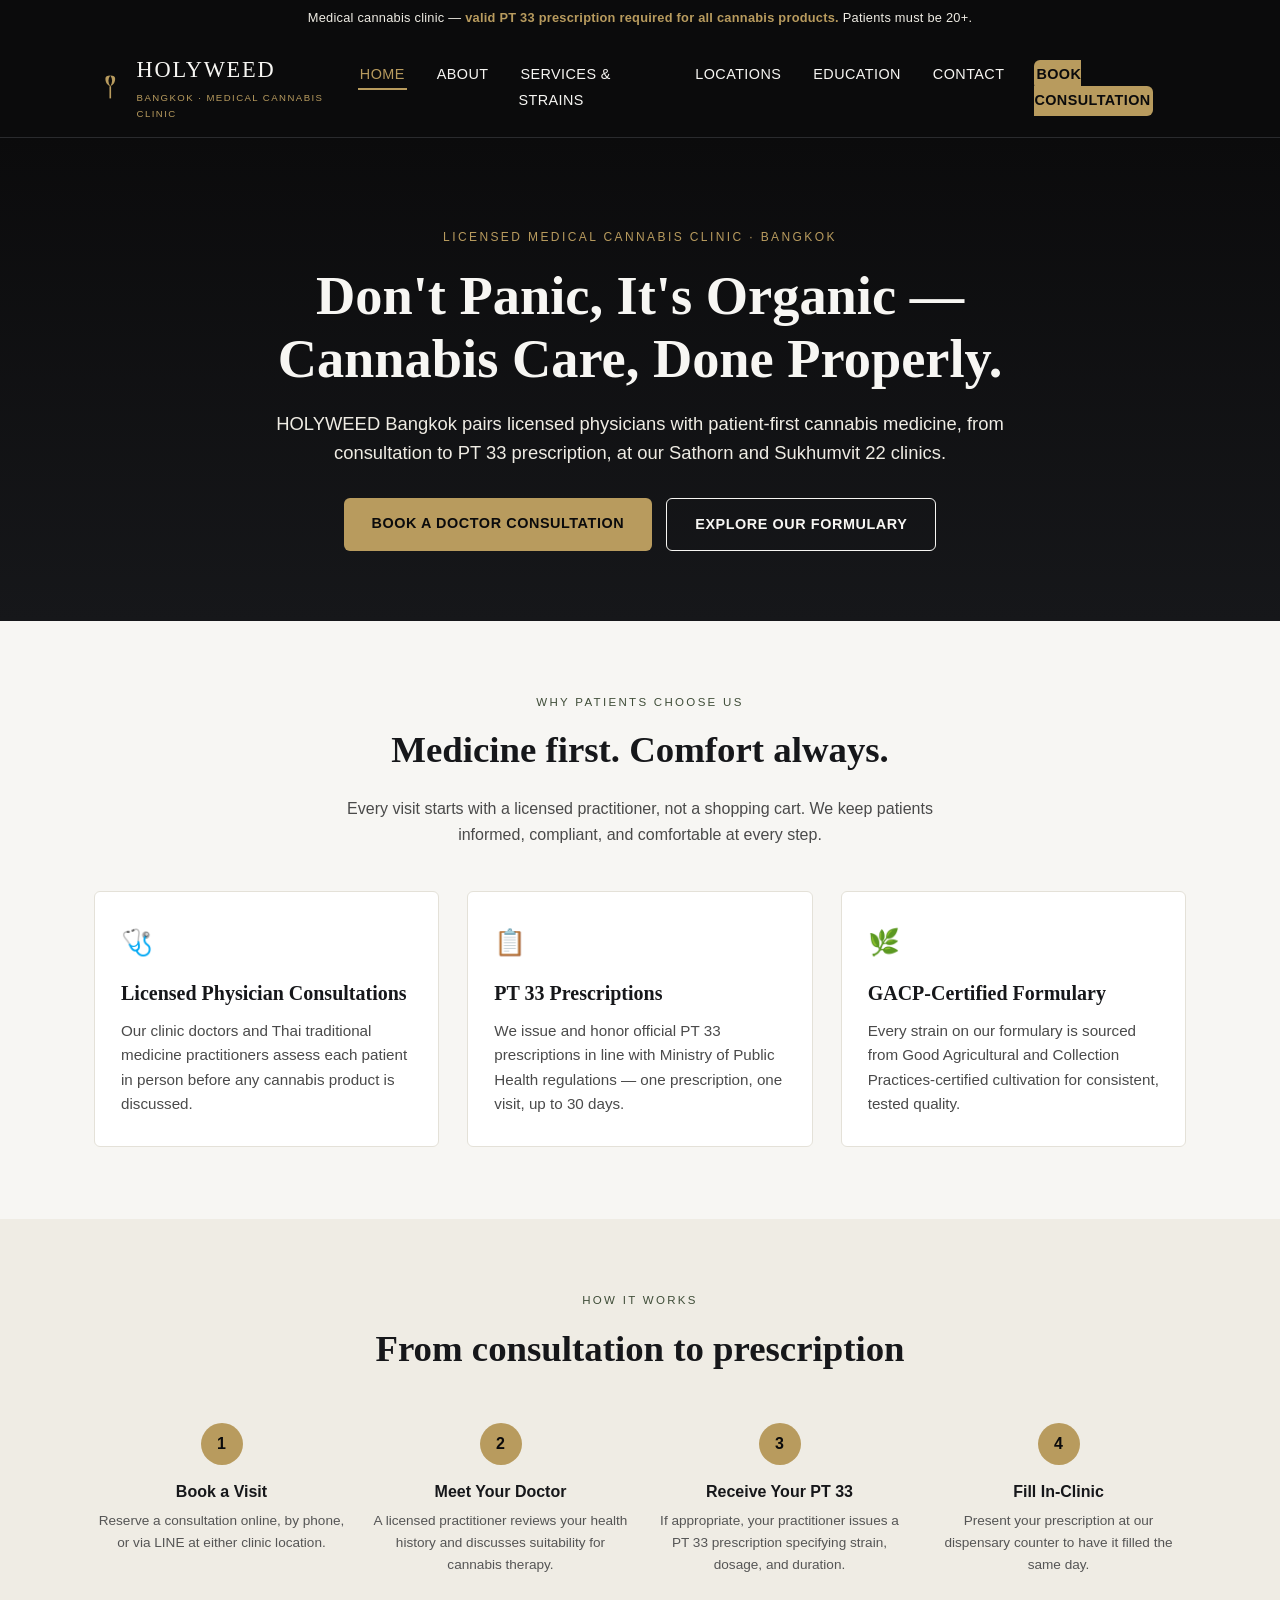
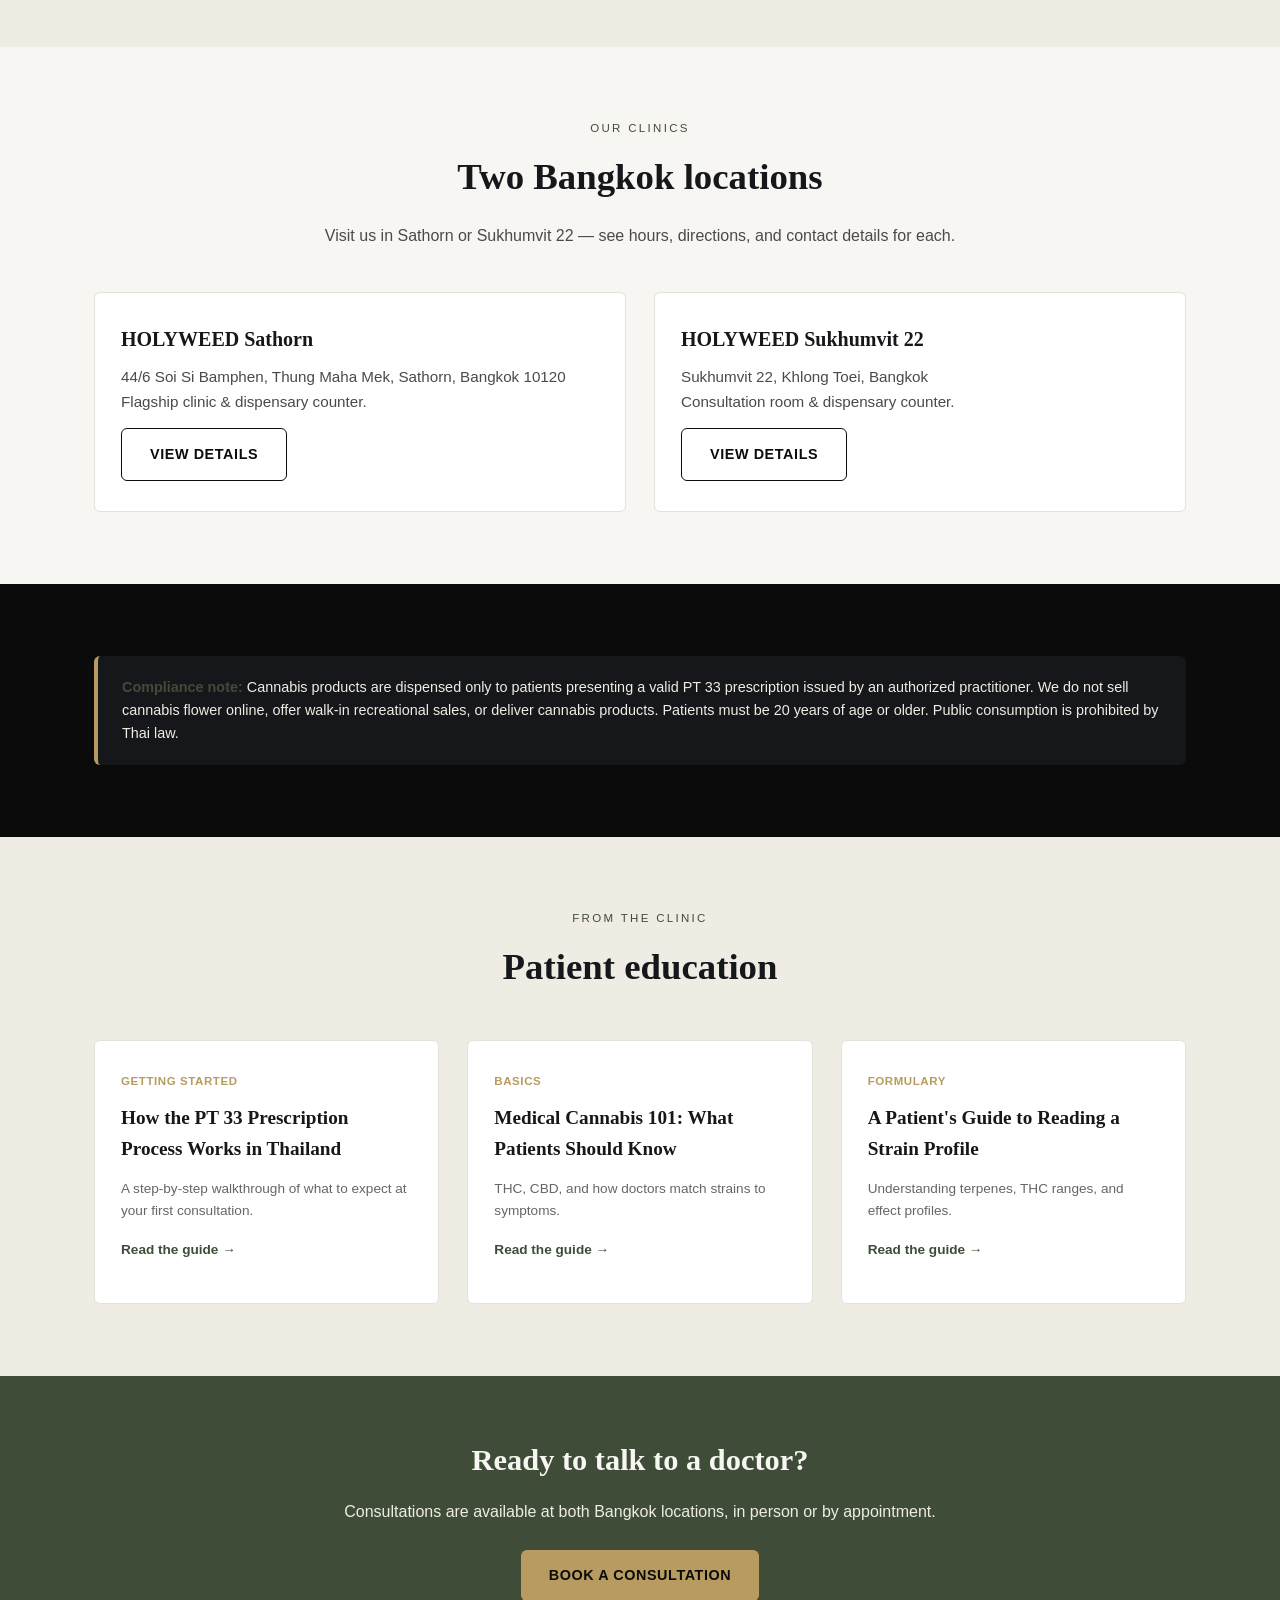
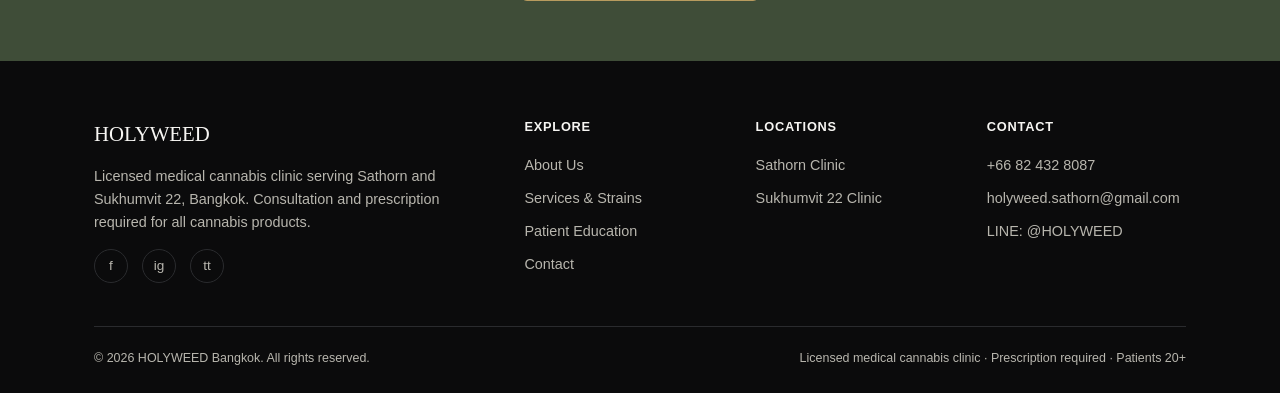
==== holyweed-bangkok-site/index.html @ e4337ba5 "Add files via upload" ====
<!DOCTYPE html>
<html lang="en">
<head>
<meta charset="UTF-8">
<meta name="viewport" content="width=device-width, initial-scale=1.0">
<title>HOLYWEED Bangkok | Licensed Medical Cannabis Clinic in Sathorn &amp; Sukhumvit</title>
<meta name="description" content="HOLYWEED Bangkok is a licensed medical cannabis clinic in Sathorn and Sukhumvit 22, offering doctor consultations, PT 33 prescriptions, and patient education. Prescription required.">
<link rel="canonical" href="https://www.holyweedbkk.com/">
<meta property="og:type" content="website">
<meta property="og:title" content="HOLYWEED Bangkok | Licensed Medical Cannabis Clinic">
<meta property="og:description" content="Doctor-led medical cannabis consultations and PT 33 prescriptions in Sathorn and Sukhumvit 22, Bangkok.">
<meta property="og:image" content="https://www.holyweedbkk.com/images/og-cover.jpg">
<meta property="og:url" content="https://www.holyweedbkk.com/">
<meta name="twitter:card" content="summary_large_image">
<link rel="icon" href="images/logo.svg" type="image/svg+xml">
<link rel="stylesheet" href="css/style.css">
<script type="application/ld+json">
{
  "@context": "https://schema.org",
  "@type": "MedicalClinic",
  "name": "HOLYWEED Bangkok",
  "url": "https://www.holyweedbkk.com/",
  "image": "https://www.holyweedbkk.com/images/og-cover.jpg",
  "medicalSpecialty": "Cannabis Medicine",
  "address": [
    {
      "@type": "PostalAddress",
      "streetAddress": "44/6 Soi Si Bamphen, Thung Maha Mek",
      "addressLocality": "Sathorn, Bangkok",
      "postalCode": "10120",
      "addressCountry": "TH"
    },
    {
      "@type": "PostalAddress",
      "streetAddress": "Sukhumvit 22",
      "addressLocality": "Khlong Toei, Bangkok",
      "addressCountry": "TH"
    }
  ],
  "telephone": "+66-82-432-8087"
}
</script>
</head>
<body>
<a class="skip-link" href="#main">Skip to content</a>

<div class="notice-bar">Medical cannabis clinic — <strong>valid PT 33 prescription required for all cannabis products.</strong> Patients must be 20+.</div>

<header class="site-header">
  <div class="nav-wrap">
    <a href="index.html" class="logo">
      <svg viewBox="0 0 40 40" width="34" height="34" aria-hidden="true"><path d="M20 6c-3 4-3 9 0 13-3-1-6-4-6-9 0-3 2-4 6-4zm0 0c3 4 3 9 0 13 3-1 6-4 6-9 0-3-2-4-6-4z" fill="#b89b5e"/><path d="M20 19v15" stroke="#b89b5e" stroke-width="2"/></svg>
      <span>HOLYWEED<span class="tagline">Bangkok · Medical Cannabis Clinic</span></span>
    </a>
    <button class="nav-toggle" aria-expanded="false" aria-label="Toggle navigation">☰ Menu</button>
    <nav class="main-nav" aria-label="Primary">
      <ul>
        <li><a href="index.html" aria-current="page">Home</a></li>
        <li><a href="about.html">About</a></li>
        <li><a href="services.html">Services &amp; Strains</a></li>
        <li><a href="locations.html">Locations</a></li>
        <li><a href="blog/index.html">Education</a></li>
        <li><a href="contact.html">Contact</a></li>
        <li><a href="contact.html#book" class="nav-cta">Book Consultation</a></li>
      </ul>
    </nav>
  </div>
</header>

<main id="main">

  <section class="hero">
    <div class="hero-inner">
      <span class="eyebrow">Licensed Medical Cannabis Clinic · Bangkok</span>
      <h1>Don't Panic, It's Organic — Cannabis Care, Done Properly.</h1>
      <p class="lede">HOLYWEED Bangkok pairs licensed physicians with patient-first cannabis medicine, from consultation to PT 33 prescription, at our Sathorn and Sukhumvit 22 clinics.</p>
      <div class="button-row">
        <a href="contact.html#book" class="btn btn-primary">Book a Doctor Consultation</a>
        <a href="services.html" class="btn btn-outline">Explore Our Formulary</a>
      </div>
    </div>
  </section>

  <section>
    <div class="container">
      <div class="section-head">
        <span class="eyebrow">Why Patients Choose Us</span>
        <h2>Medicine first. Comfort always.</h2>
        <p>Every visit starts with a licensed practitioner, not a shopping cart. We keep patients informed, compliant, and comfortable at every step.</p>
      </div>
      <div class="grid grid-3">
        <div class="card">
          <span class="icon">🩺</span>
          <h3>Licensed Physician Consultations</h3>
          <p>Our clinic doctors and Thai traditional medicine practitioners assess each patient in person before any cannabis product is discussed.</p>
        </div>
        <div class="card">
          <span class="icon">📋</span>
          <h3>PT 33 Prescriptions</h3>
          <p>We issue and honor official PT 33 prescriptions in line with Ministry of Public Health regulations — one prescription, one visit, up to 30 days.</p>
        </div>
        <div class="card">
          <span class="icon">🌿</span>
          <h3>GACP-Certified Formulary</h3>
          <p>Every strain on our formulary is sourced from Good Agricultural and Collection Practices-certified cultivation for consistent, tested quality.</p>
        </div>
      </div>
    </div>
  </section>

  <section class="section-alt">
    <div class="container">
      <div class="section-head">
        <span class="eyebrow">How It Works</span>
        <h2>From consultation to prescription</h2>
      </div>
      <div class="steps">
        <div class="step">
          <h4>Book a Visit</h4>
          <p>Reserve a consultation online, by phone, or via LINE at either clinic location.</p>
        </div>
        <div class="step">
          <h4>Meet Your Doctor</h4>
          <p>A licensed practitioner reviews your health history and discusses suitability for cannabis therapy.</p>
        </div>
        <div class="step">
          <h4>Receive Your PT 33</h4>
          <p>If appropriate, your practitioner issues a PT 33 prescription specifying strain, dosage, and duration.</p>
        </div>
        <div class="step">
          <h4>Fill In-Clinic</h4>
          <p>Present your prescription at our dispensary counter to have it filled the same day.</p>
        </div>
      </div>
    </div>
  </section>

  <section>
    <div class="container">
      <div class="section-head">
        <span class="eyebrow">Our Clinics</span>
        <h2>Two Bangkok locations</h2>
        <p>Visit us in Sathorn or Sukhumvit 22 — see hours, directions, and contact details for each.</p>
      </div>
      <div class="grid grid-2">
        <div class="card">
          <h3>HOLYWEED Sathorn</h3>
          <p>44/6 Soi Si Bamphen, Thung Maha Mek, Sathorn, Bangkok 10120<br>Flagship clinic &amp; dispensary counter.</p>
          <p style="margin-top:14px;"><a href="locations.html" class="btn btn-outline-dark">View Details</a></p>
        </div>
        <div class="card">
          <h3>HOLYWEED Sukhumvit 22</h3>
          <p>Sukhumvit 22, Khlong Toei, Bangkok<br>Consultation room &amp; dispensary counter.</p>
          <p style="margin-top:14px;"><a href="locations.html" class="btn btn-outline-dark">View Details</a></p>
        </div>
      </div>
    </div>
  </section>

  <section class="section-dark">
    <div class="container">
      <div class="disclaimer disclaimer-dark">
        <strong>Compliance note:</strong> Cannabis products are dispensed only to patients presenting a valid PT 33 prescription issued by an authorized practitioner. We do not sell cannabis flower online, offer walk-in recreational sales, or deliver cannabis products. Patients must be 20 years of age or older. Public consumption is prohibited by Thai law.
      </div>
    </div>
  </section>

  <section class="section-alt">
    <div class="container">
      <div class="section-head">
        <span class="eyebrow">From the Clinic</span>
        <h2>Patient education</h2>
      </div>
      <div class="grid grid-3">
        <div class="post-card">
          <span class="post-cat">Getting Started</span>
          <h3>How the PT 33 Prescription Process Works in Thailand</h3>
          <p class="small">A step-by-step walkthrough of what to expect at your first consultation.</p>
          <p style="margin-top:14px;"><a class="read-more" href="blog/pt33-prescription-guide.html">Read the guide →</a></p>
        </div>
        <div class="post-card">
          <span class="post-cat">Basics</span>
          <h3>Medical Cannabis 101: What Patients Should Know</h3>
          <p class="small">THC, CBD, and how doctors match strains to symptoms.</p>
          <p style="margin-top:14px;"><a class="read-more" href="blog/medical-cannabis-basics.html">Read the guide →</a></p>
        </div>
        <div class="post-card">
          <span class="post-cat">Formulary</span>
          <h3>A Patient's Guide to Reading a Strain Profile</h3>
          <p class="small">Understanding terpenes, THC ranges, and effect profiles.</p>
          <p style="margin-top:14px;"><a class="read-more" href="blog/strain-guide.html">Read the guide →</a></p>
        </div>
      </div>
    </div>
  </section>

  <section class="cta-band">
    <h2>Ready to talk to a doctor?</h2>
    <p>Consultations are available at both Bangkok locations, in person or by appointment.</p>
    <a href="contact.html#book" class="btn btn-primary">Book a Consultation</a>
  </section>

</main>

<footer class="site-footer">
  <div class="container">
    <div class="footer-grid">
      <div>
        <div class="footer-logo">HOLYWEED</div>
        <p>Licensed medical cannabis clinic serving Sathorn and Sukhumvit 22, Bangkok. Consultation and prescription required for all cannabis products.</p>
        <div class="social-row">
          <a href="https://www.facebook.com" aria-label="Facebook" rel="noopener" target="_blank">f</a>
          <a href="https://www.instagram.com/holyw33d_rooftop" aria-label="Instagram" rel="noopener" target="_blank">ig</a>
          <a href="https://www.tiktok.com/@holyweedrooftop" aria-label="TikTok" rel="noopener" target="_blank">tt</a>
        </div>
      </div>
      <div>
        <h4>Explore</h4>
        <ul>
          <li><a href="about.html">About Us</a></li>
          <li><a href="services.html">Services &amp; Strains</a></li>
          <li><a href="blog/index.html">Patient Education</a></li>
          <li><a href="contact.html">Contact</a></li>
        </ul>
      </div>
      <div>
        <h4>Locations</h4>
        <ul>
          <li><a href="locations.html">Sathorn Clinic</a></li>
          <li><a href="locations.html">Sukhumvit 22 Clinic</a></li>
        </ul>
      </div>
      <div>
        <h4>Contact</h4>
        <ul>
          <li>+66 82 432 8087</li>
          <li>holyweed.sathorn@gmail.com</li>
          <li>LINE: @HOLYWEED</li>
        </ul>
      </div>
    </div>
    <div class="footer-bottom">
      <span>&copy; <span data-year></span> HOLYWEED Bangkok. All rights reserved.</span>
      <span>Licensed medical cannabis clinic · Prescription required · Patients 20+</span>
    </div>
  </div>
</footer>

<script src="js/main.js"></script>
</body>
</html>
---- holyweed-bangkok-site/css/style.css ----
/* =========================================================
   HOLYWEED Bangkok — Shared Stylesheet
   Licensed medical cannabis clinic — Bangkok, Thailand
   ========================================================= */

:root {
  --black: #0b0b0c;
  --near-black: #16171a;
  --charcoal: #232427;
  --off-white: #f7f6f3;
  --cream: #efece4;
  --sage: #5c6f52;
  --sage-dark: #3f4d38;
  --gold: #b89b5e;
  --line: #2a2b2e;
  --max-width: 1140px;
  --radius: 6px;
  --font-serif: Georgia, 'Iowan Old Style', 'Palatino Linotype', serif;
  --font-sans: -apple-system, BlinkMacSystemFont, 'Segoe UI', Roboto, Helvetica, Arial, sans-serif;
}

* { box-sizing: border-box; }
html { scroll-behavior: smooth; }

body {
  margin: 0;
  font-family: var(--font-sans);
  background: var(--off-white);
  color: var(--near-black);
  line-height: 1.6;
  -webkit-font-smoothing: antialiased;
}

img { max-width: 100%; display: block; }
a { color: inherit; text-decoration: none; }
ul { list-style: none; margin: 0; padding: 0; }

.container {
  max-width: var(--max-width);
  margin: 0 auto;
  padding: 0 24px;
}

/* ---------- Skip link (a11y) ---------- */
.skip-link {
  position: absolute;
  left: -9999px;
  top: 0;
  background: var(--gold);
  color: var(--black);
  padding: 10px 16px;
  z-index: 999;
}
.skip-link:focus { left: 12px; top: 12px; }

/* ---------- Top notice bar ---------- */
.notice-bar {
  background: var(--black);
  color: var(--cream);
  font-size: 0.8rem;
  text-align: center;
  padding: 8px 16px;
  letter-spacing: 0.02em;
}
.notice-bar strong { color: var(--gold); }

/* ---------- Header ---------- */
header.site-header {
  background: var(--black);
  color: var(--off-white);
  position: sticky;
  top: 0;
  z-index: 100;
  border-bottom: 1px solid var(--line);
}
.nav-wrap {
  display: flex;
  align-items: center;
  justify-content: space-between;
  padding: 16px 24px;
  max-width: var(--max-width);
  margin: 0 auto;
}
.logo {
  display: flex;
  align-items: center;
  gap: 10px;
  font-family: var(--font-serif);
  font-size: 1.4rem;
  letter-spacing: 0.08em;
  color: var(--off-white);
}
.logo svg { height: 34px; width: auto; }
.logo .tagline {
  display: block;
  font-family: var(--font-sans);
  font-size: 0.6rem;
  letter-spacing: 0.15em;
  color: var(--gold);
  text-transform: uppercase;
  margin-top: 2px;
}

nav.main-nav ul {
  display: flex;
  gap: 28px;
}
nav.main-nav a {
  font-size: 0.9rem;
  letter-spacing: 0.03em;
  text-transform: uppercase;
  padding: 6px 2px;
  border-bottom: 2px solid transparent;
  transition: border-color 0.2s ease, color 0.2s ease;
}
nav.main-nav a:hover,
nav.main-nav a[aria-current="page"] {
  border-color: var(--gold);
  color: var(--gold);
}

.nav-cta {
  background: var(--gold);
  color: var(--black) !important;
  padding: 10px 18px;
  border-radius: var(--radius);
  font-weight: 600;
  font-size: 0.85rem;
  text-transform: uppercase;
  letter-spacing: 0.03em;
}
.nav-cta:hover { background: #cbb27a; }

.nav-toggle {
  display: none;
  background: none;
  border: 1px solid var(--line);
  color: var(--off-white);
  padding: 8px 10px;
  border-radius: var(--radius);
  font-size: 1rem;
}

@media (max-width: 860px) {
  nav.main-nav { display: none; width: 100%; }
  nav.main-nav.open { display: block; }
  nav.main-nav ul { flex-direction: column; gap: 0; padding: 12px 0; }
  nav.main-nav a { display: block; padding: 12px 0; border-bottom: 1px solid var(--line); }
  .nav-wrap { flex-wrap: wrap; }
  .nav-toggle { display: block; }
  .nav-cta { margin-top: 10px; display: inline-block; }
}

/* ---------- Hero ---------- */
.hero {
  background: linear-gradient(180deg, var(--black) 0%, var(--near-black) 100%);
  color: var(--off-white);
  padding: 90px 24px 70px;
  text-align: center;
}
.hero-inner { max-width: 780px; margin: 0 auto; }
.hero h1 {
  font-family: var(--font-serif);
  font-size: clamp(2.2rem, 5vw, 3.4rem);
  margin: 0 0 16px;
  line-height: 1.15;
}
.hero .lede {
  font-size: 1.15rem;
  color: var(--cream);
  margin-bottom: 30px;
}
.hero .eyebrow {
  text-transform: uppercase;
  letter-spacing: 0.2em;
  font-size: 0.75rem;
  color: var(--gold);
  margin-bottom: 18px;
  display: block;
}
.button-row { display: flex; gap: 14px; justify-content: center; flex-wrap: wrap; }

.btn {
  display: inline-block;
  padding: 14px 28px;
  border-radius: var(--radius);
  font-size: 0.9rem;
  text-transform: uppercase;
  letter-spacing: 0.04em;
  font-weight: 600;
  transition: transform 0.15s ease, background 0.2s ease;
}
.btn-primary { background: var(--gold); color: var(--black); }
.btn-primary:hover { background: #cbb27a; transform: translateY(-1px); }
.btn-outline { background: transparent; color: var(--off-white); border: 1px solid var(--off-white); }
.btn-outline:hover { background: rgba(255,255,255,0.08); }
.btn-outline-dark { background: transparent; color: var(--black); border: 1px solid var(--black); }
.btn-outline-dark:hover { background: rgba(0,0,0,0.06); }

/* ---------- Sections ---------- */
section { padding: 72px 0; }
.section-alt { background: var(--cream); }
.section-dark { background: var(--black); color: var(--off-white); }

.section-head { text-align: center; max-width: 640px; margin: 0 auto 44px; }
.section-head .eyebrow {
  text-transform: uppercase;
  letter-spacing: 0.2em;
  font-size: 0.72rem;
  color: var(--sage-dark);
  display: block;
  margin-bottom: 10px;
}
.section-dark .section-head .eyebrow { color: var(--gold); }
.section-head h2 {
  font-family: var(--font-serif);
  font-size: clamp(1.7rem, 3.5vw, 2.3rem);
  margin: 0 0 12px;
}
.section-head p { color: #4a4a4a; }
.section-dark .section-head p { color: var(--cream); }

/* ---------- Grid / cards ---------- */
.grid {
  display: grid;
  gap: 28px;
}
.grid-3 { grid-template-columns: repeat(3, 1fr); }
.grid-2 { grid-template-columns: repeat(2, 1fr); }
@media (max-width: 860px) {
  .grid-3, .grid-2 { grid-template-columns: 1fr; }
}

.card {
  background: #fff;
  border: 1px solid #e4e1d8;
  border-radius: var(--radius);
  padding: 30px 26px;
}
.card h3 { font-family: var(--font-serif); font-size: 1.25rem; margin: 0 0 10px; }
.card p { color: #4a4a4a; font-size: 0.95rem; margin: 0; }
.card .icon { font-size: 1.6rem; margin-bottom: 14px; display: block; }

/* ---------- Strain / product cards ---------- */
.strain-card {
  background: #fff;
  border: 1px solid #e4e1d8;
  border-radius: var(--radius);
  overflow: hidden;
}
.strain-card .strain-media {
  background: var(--sage-dark);
  color: var(--off-white);
  padding: 40px 20px;
  text-align: center;
  font-family: var(--font-serif);
  font-size: 1.1rem;
}
.strain-card .strain-body { padding: 22px 24px; }
.strain-card h3 { font-family: var(--font-serif); margin: 0 0 8px; font-size: 1.15rem; }
.strain-tags { display: flex; gap: 8px; flex-wrap: wrap; margin: 10px 0 12px; }
.tag {
  font-size: 0.7rem;
  text-transform: uppercase;
  letter-spacing: 0.04em;
  background: var(--cream);
  color: var(--sage-dark);
  padding: 4px 10px;
  border-radius: 999px;
}
.strain-note {
  font-size: 0.82rem;
  color: #6b6b6b;
  border-top: 1px dashed #ddd;
  margin-top: 14px;
  padding-top: 12px;
}

/* ---------- Compliance / disclaimer boxes ---------- */
.disclaimer {
  background: var(--cream);
  border-left: 4px solid var(--gold);
  padding: 20px 24px;
  border-radius: var(--radius);
  font-size: 0.9rem;
  color: #333;
}
.disclaimer strong { color: var(--sage-dark); }
.disclaimer-dark {
  background: var(--near-black);
  border-left: 4px solid var(--gold);
  color: var(--cream);
}

/* ---------- Steps ---------- */
.steps {
  counter-reset: step;
  display: grid;
  gap: 24px;
  grid-template-columns: repeat(4, 1fr);
}
@media (max-width: 860px) { .steps { grid-template-columns: 1fr 1fr; } }
@media (max-width: 560px) { .steps { grid-template-columns: 1fr; } }
.step { text-align: center; }
.step::before {
  counter-increment: step;
  content: counter(step);
  display: inline-flex;
  align-items: center;
  justify-content: center;
  width: 42px;
  height: 42px;
  border-radius: 50%;
  background: var(--gold);
  color: var(--black);
  font-weight: 700;
  margin-bottom: 14px;
}
.step h4 { margin: 0 0 6px; font-size: 1rem; }
.step p { font-size: 0.85rem; color: #555; margin: 0; }

/* ---------- Location cards ---------- */
.location-card {
  background: #fff;
  border: 1px solid #e4e1d8;
  border-radius: var(--radius);
  overflow: hidden;
  margin-bottom: 32px;
}
.location-card .map-embed { width: 100%; height: 320px; border: 0; display: block; }
.location-card .location-body { padding: 28px; }
.location-card h3 { font-family: var(--font-serif); font-size: 1.4rem; margin: 0 0 6px; }
.location-meta {
  display: grid;
  grid-template-columns: repeat(2, 1fr);
  gap: 12px 24px;
  margin: 18px 0;
}
@media (max-width: 600px) { .location-meta { grid-template-columns: 1fr; } }
.location-meta dt {
  font-size: 0.7rem;
  text-transform: uppercase;
  letter-spacing: 0.05em;
  color: var(--sage-dark);
  margin-bottom: 3px;
}
.location-meta dd { margin: 0; font-size: 0.95rem; }

/* ---------- Team ---------- */
.team-card { text-align: center; }
.avatar {
  width: 96px; height: 96px; border-radius: 50%;
  background: var(--sage-dark); color: var(--off-white);
  display: flex; align-items: center; justify-content: center;
  font-family: var(--font-serif); font-size: 1.6rem;
  margin: 0 auto 16px;
}

/* ---------- Blog ---------- */
.post-card {
  background: #fff;
  border: 1px solid #e4e1d8;
  border-radius: var(--radius);
  padding: 26px;
}
.post-card .post-cat {
  font-size: 0.72rem;
  text-transform: uppercase;
  letter-spacing: 0.05em;
  color: var(--gold);
  font-weight: 700;
}
.post-card h3 { font-family: var(--font-serif); margin: 10px 0; font-size: 1.2rem; }
.post-card .post-meta { font-size: 0.8rem; color: #777; margin-top: 12px; }
.post-card a.read-more { color: var(--sage-dark); font-weight: 600; font-size: 0.85rem; }

article.post-content {
  max-width: 760px;
  margin: 0 auto;
  padding: 60px 24px 90px;
}
article.post-content h1 { font-family: var(--font-serif); font-size: 2.1rem; margin-bottom: 8px; }
article.post-content .post-meta { color: #777; font-size: 0.85rem; margin-bottom: 34px; }
article.post-content h2 { font-family: var(--font-serif); font-size: 1.4rem; margin-top: 36px; }
article.post-content p { color: #333; margin-bottom: 18px; }
article.post-content ul { list-style: disc; padding-left: 22px; margin-bottom: 18px; }
article.post-content li { margin-bottom: 8px; color: #333; }

/* ---------- FAQ ---------- */
.faq-item {
  border-bottom: 1px solid #e0ddd3;
  padding: 18px 0;
}
.faq-item summary {
  cursor: pointer;
  font-weight: 600;
  font-size: 1rem;
  list-style: none;
  display: flex;
  justify-content: space-between;
  align-items: center;
}
.faq-item summary::-webkit-details-marker { display: none; }
.faq-item summary::after { content: '+'; font-size: 1.3rem; color: var(--gold); }
.faq-item[open] summary::after { content: '\2212'; }
.faq-item p { margin: 12px 0 0; color: #4a4a4a; }

/* ---------- Form ---------- */
form.contact-form { display: grid; gap: 16px; }
form.contact-form label { font-size: 0.85rem; font-weight: 600; margin-bottom: 6px; display: block; }
form.contact-form input,
form.contact-form select,
form.contact-form textarea {
  width: 100%;
  padding: 12px 14px;
  border: 1px solid #d8d5cb;
  border-radius: var(--radius);
  font-family: inherit;
  font-size: 0.95rem;
  background: #fff;
}
form.contact-form textarea { resize: vertical; min-height: 120px; }
.form-row-2 { display: grid; grid-template-columns: 1fr 1fr; gap: 16px; }
@media (max-width: 600px) { .form-row-2 { grid-template-columns: 1fr; } }
.form-note { font-size: 0.8rem; color: #777; }
#form-status { font-size: 0.9rem; margin-top: 10px; }

/* ---------- CTA band ---------- */
.cta-band {
  background: var(--sage-dark);
  color: var(--off-white);
  text-align: center;
  padding: 60px 24px;
}
.cta-band h2 { font-family: var(--font-serif); font-size: 1.9rem; margin: 0 0 14px; }
.cta-band p { margin: 0 0 26px; color: var(--cream); }

/* ---------- Footer ---------- */
footer.site-footer {
  background: var(--black);
  color: #b8b6ae;
  padding: 56px 0 24px;
  font-size: 0.9rem;
}
.footer-grid {
  display: grid;
  grid-template-columns: 2fr 1fr 1fr 1fr;
  gap: 32px;
  margin-bottom: 40px;
}
@media (max-width: 760px) { .footer-grid { grid-template-columns: 1fr 1fr; } }
.footer-grid h4 {
  color: var(--off-white);
  font-size: 0.8rem;
  text-transform: uppercase;
  letter-spacing: 0.06em;
  margin: 0 0 16px;
}
.footer-grid li { margin-bottom: 10px; }
.footer-grid a:hover { color: var(--gold); }
.footer-logo { font-family: var(--font-serif); color: var(--off-white); font-size: 1.3rem; margin-bottom: 10px; }
.footer-bottom {
  border-top: 1px solid var(--line);
  padding-top: 22px;
  display: flex;
  justify-content: space-between;
  flex-wrap: wrap;
  gap: 12px;
  font-size: 0.78rem;
}
.social-row { display: flex; gap: 14px; margin-top: 10px; }
.social-row a {
  border: 1px solid var(--line);
  border-radius: 50%;
  width: 34px; height: 34px;
  display: flex; align-items: center; justify-content: center;
  font-size: 0.85rem;
}
.social-row a:hover { border-color: var(--gold); color: var(--gold); }

/* ---------- Breadcrumb ---------- */
.breadcrumb {
  font-size: 0.8rem;
  color: #777;
  padding: 18px 0;
}
.breadcrumb a { color: var(--sage-dark); }

/* ---------- Utility ---------- */
.text-center { text-align: center; }
.mt-0 { margin-top: 0; }
.small { font-size: 0.85rem; color: #666; }
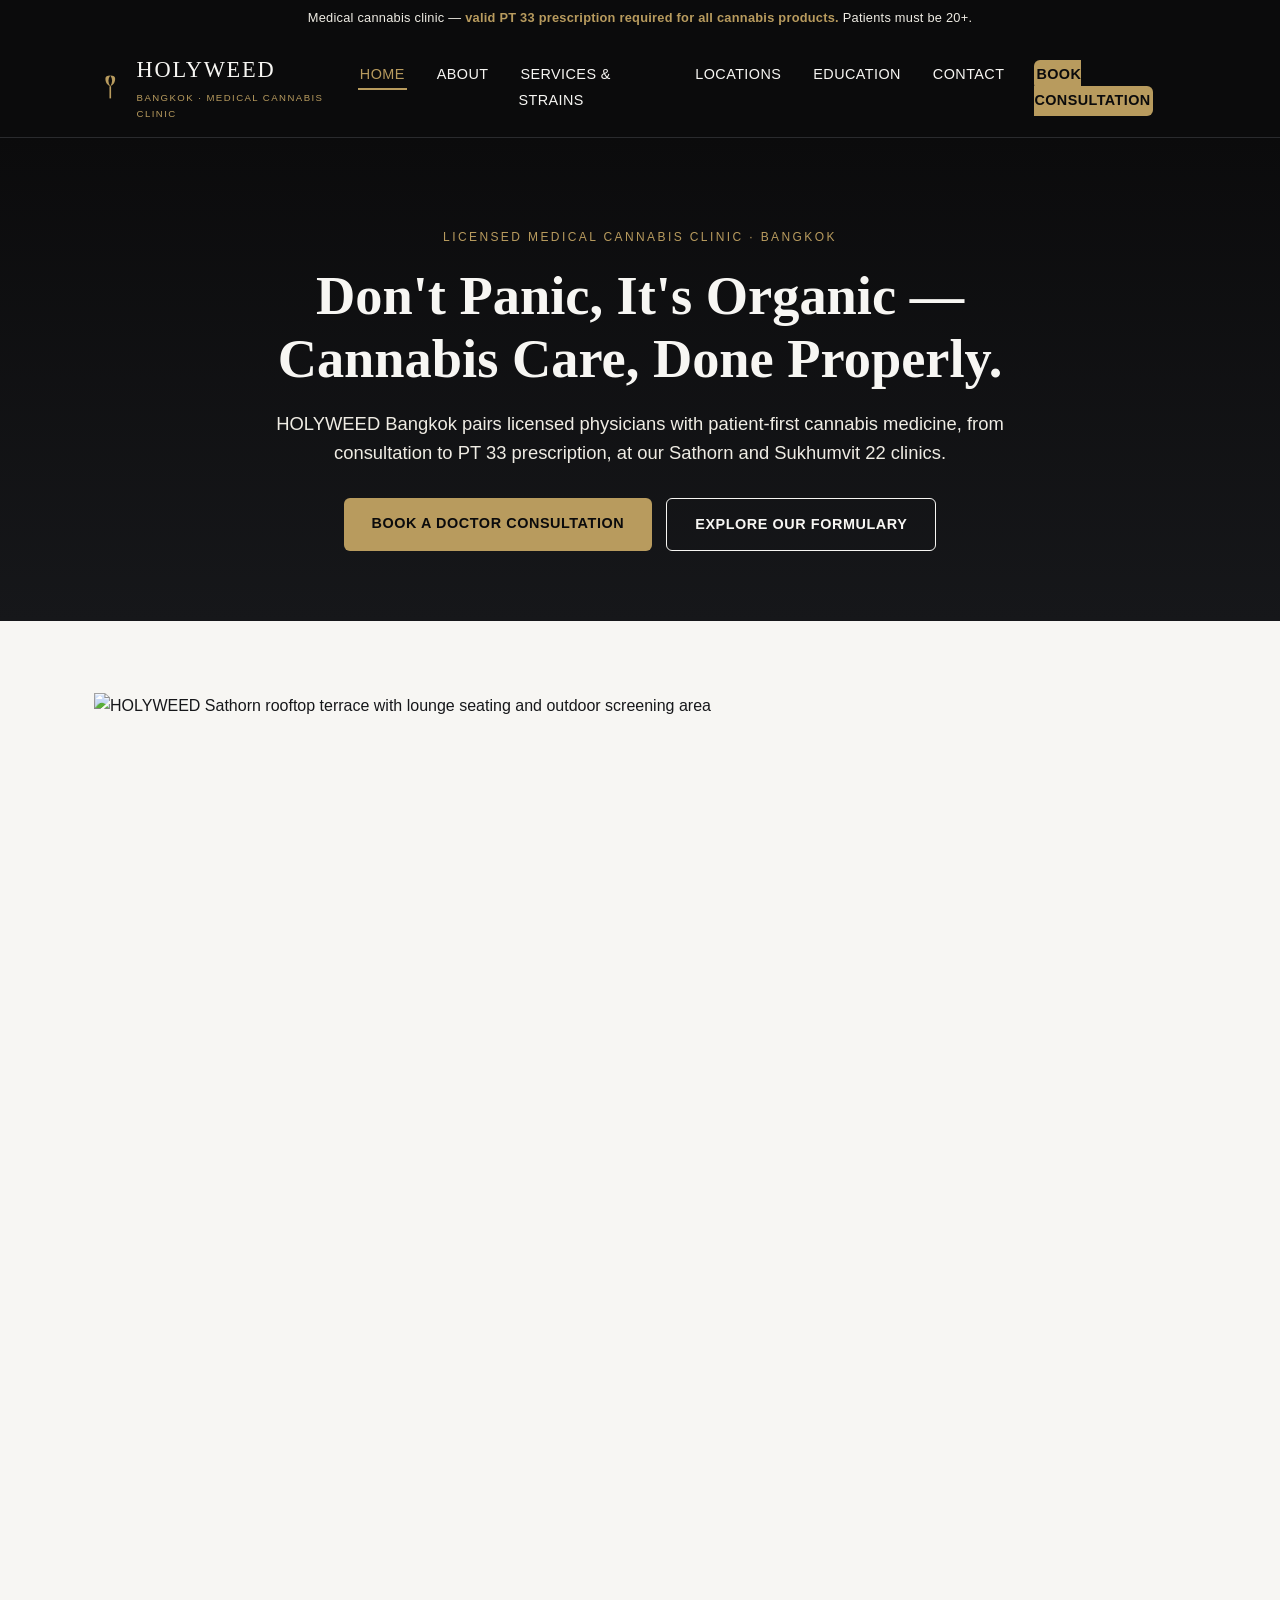
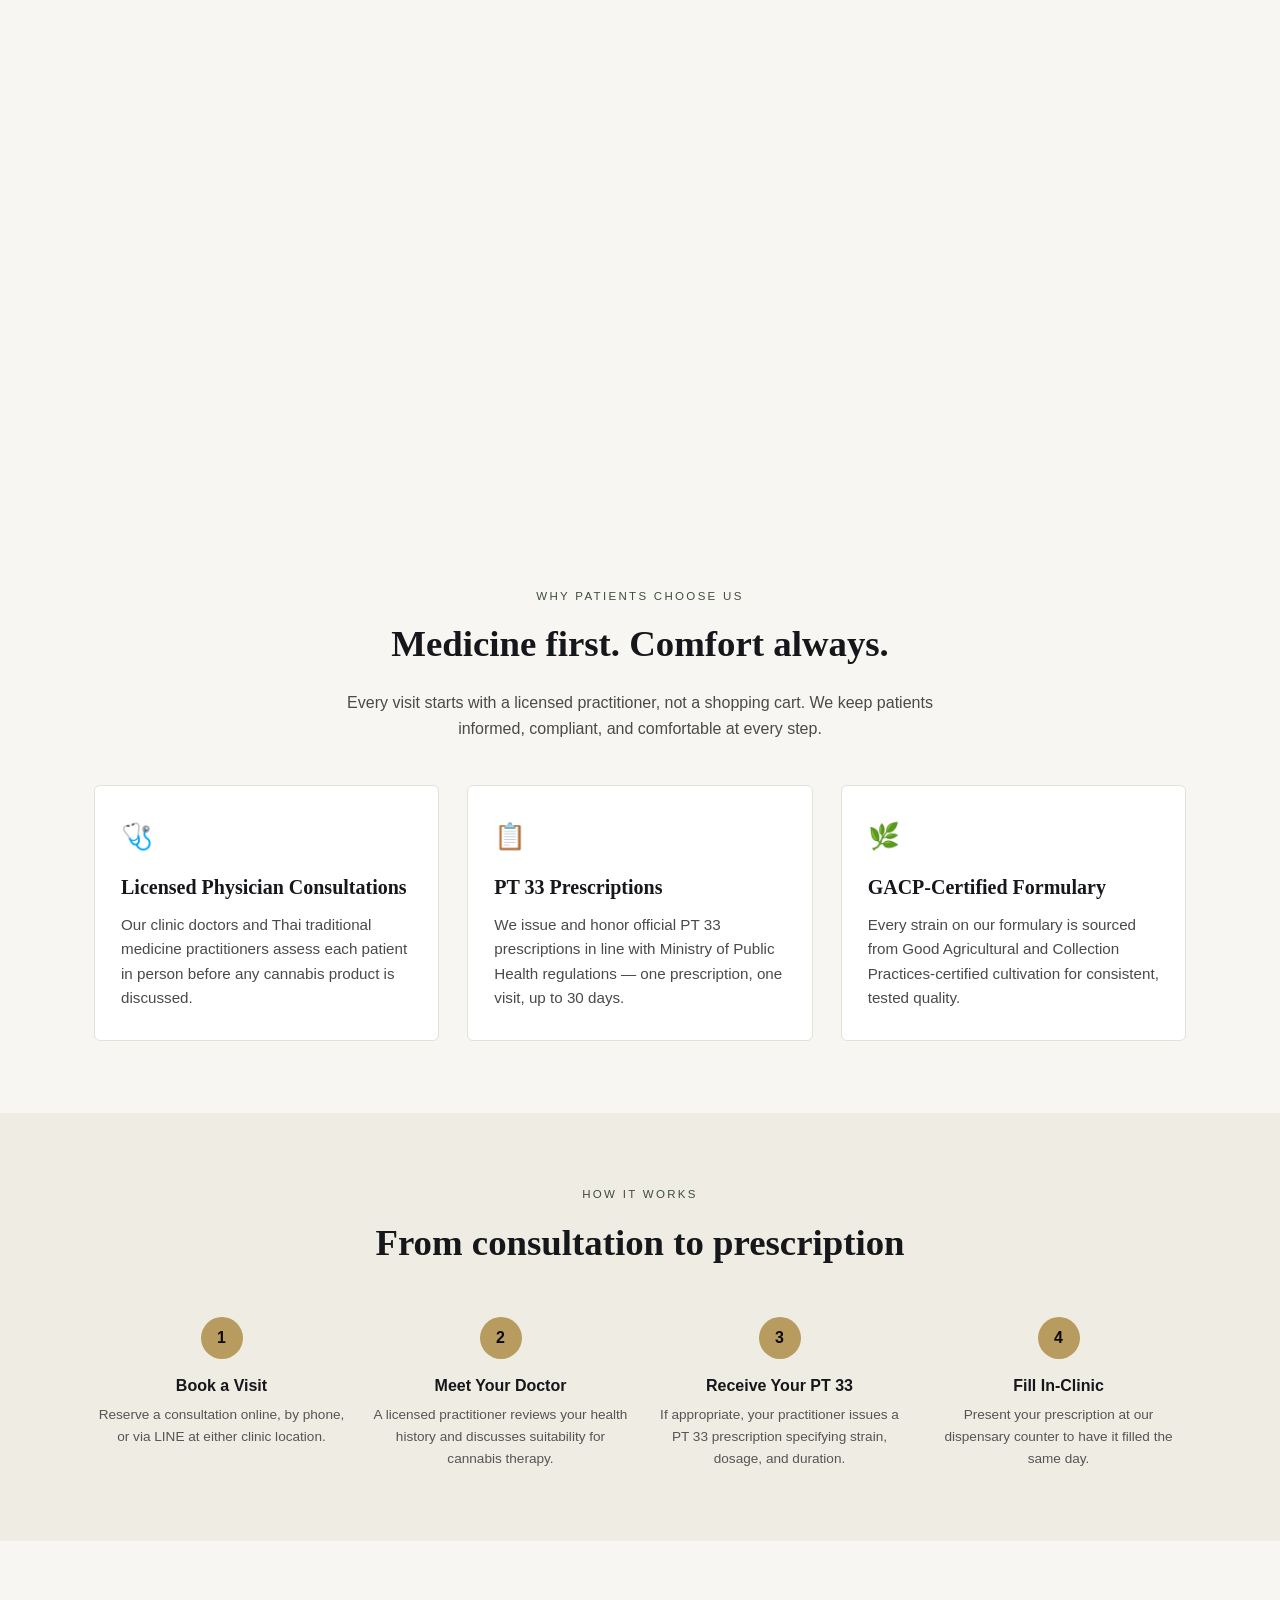
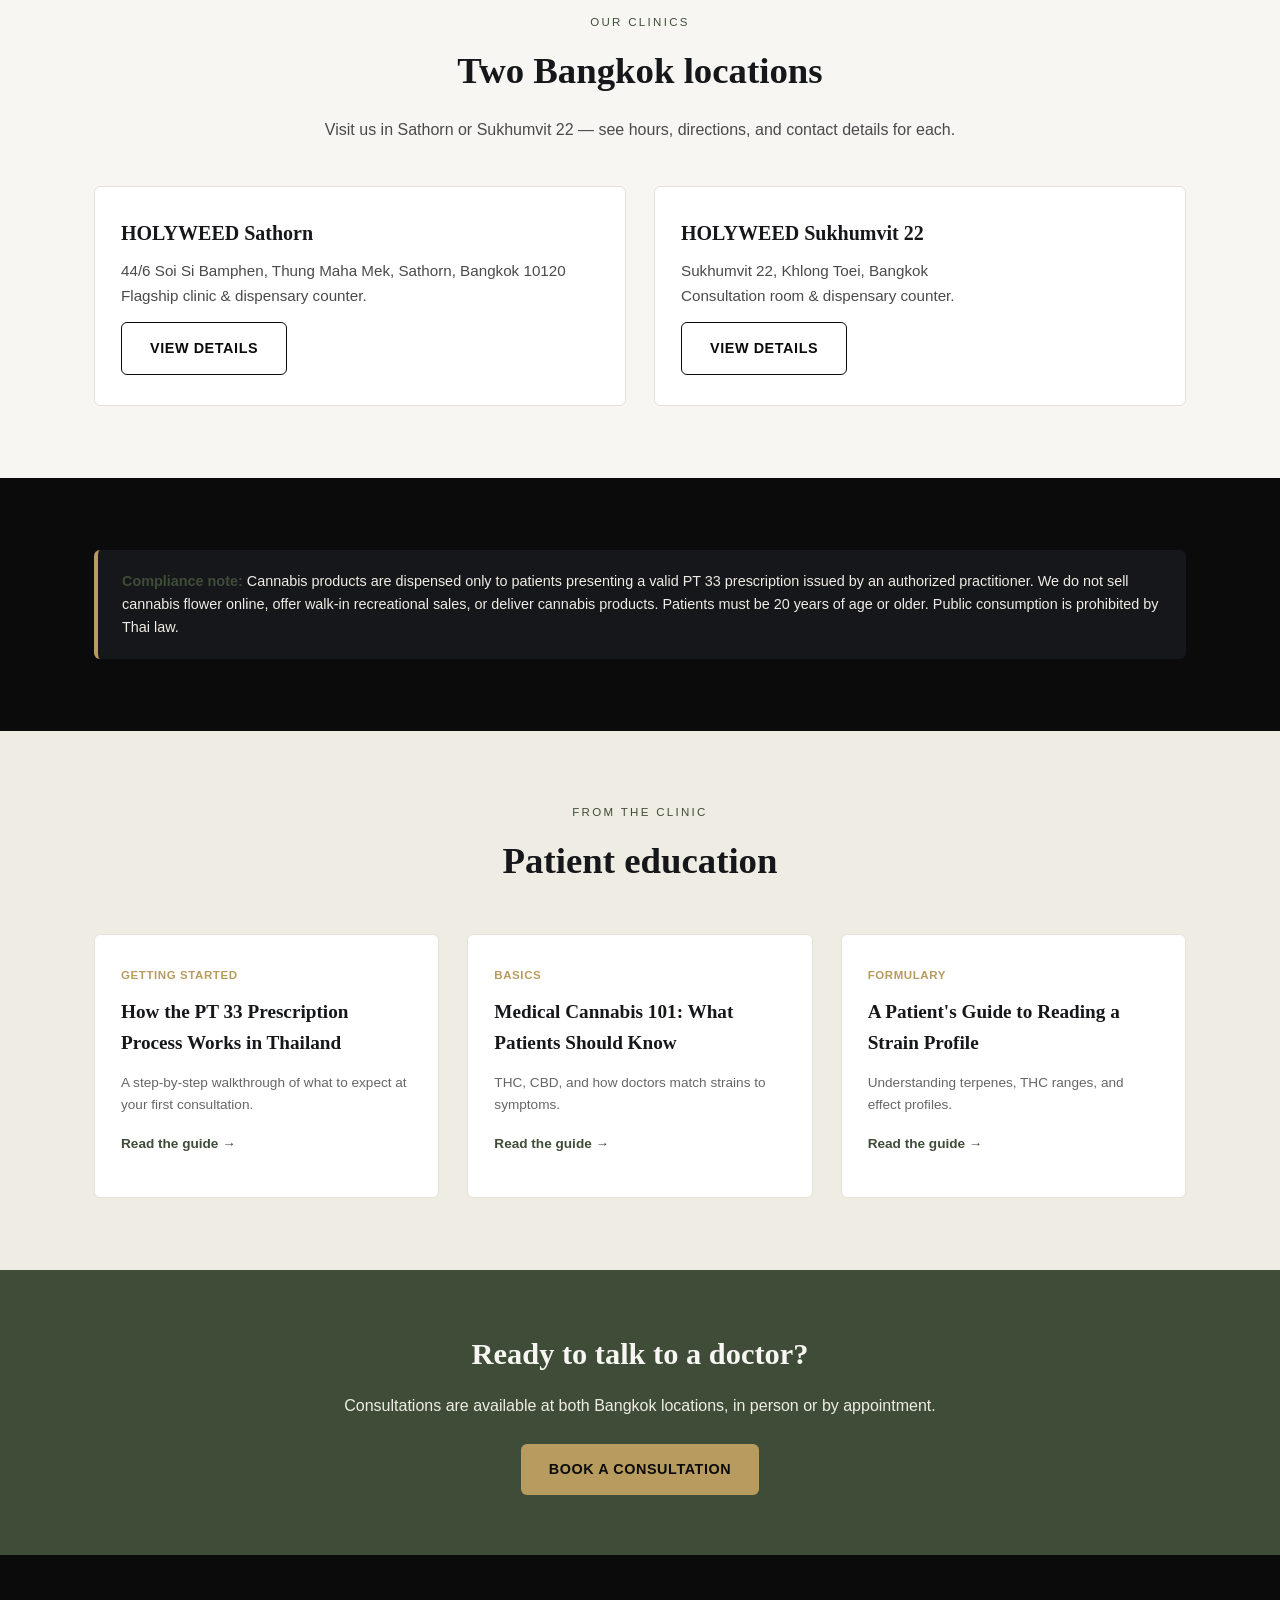
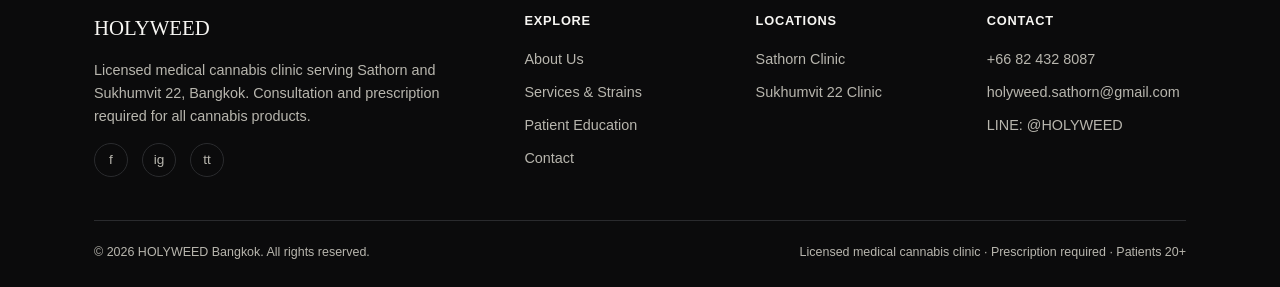
==== commit f9f407cb: "Add files via upload" ====
--- a/holyweed-bangkok-site/index.html
+++ b/holyweed-bangkok-site/index.html
@@ -81,6 +81,12 @@
     </div>
   </section>
 
+  <section class="hero-photo-band">
+    <div class="container">
+      <img src="images/sathorn-rooftop.jpg" alt="HOLYWEED Sathorn rooftop terrace with lounge seating and outdoor screening area" class="hero-photo" loading="lazy" width="1800" height="1350">
+    </div>
+  </section>
+
   <section>
     <div class="container">
       <div class="section-head">
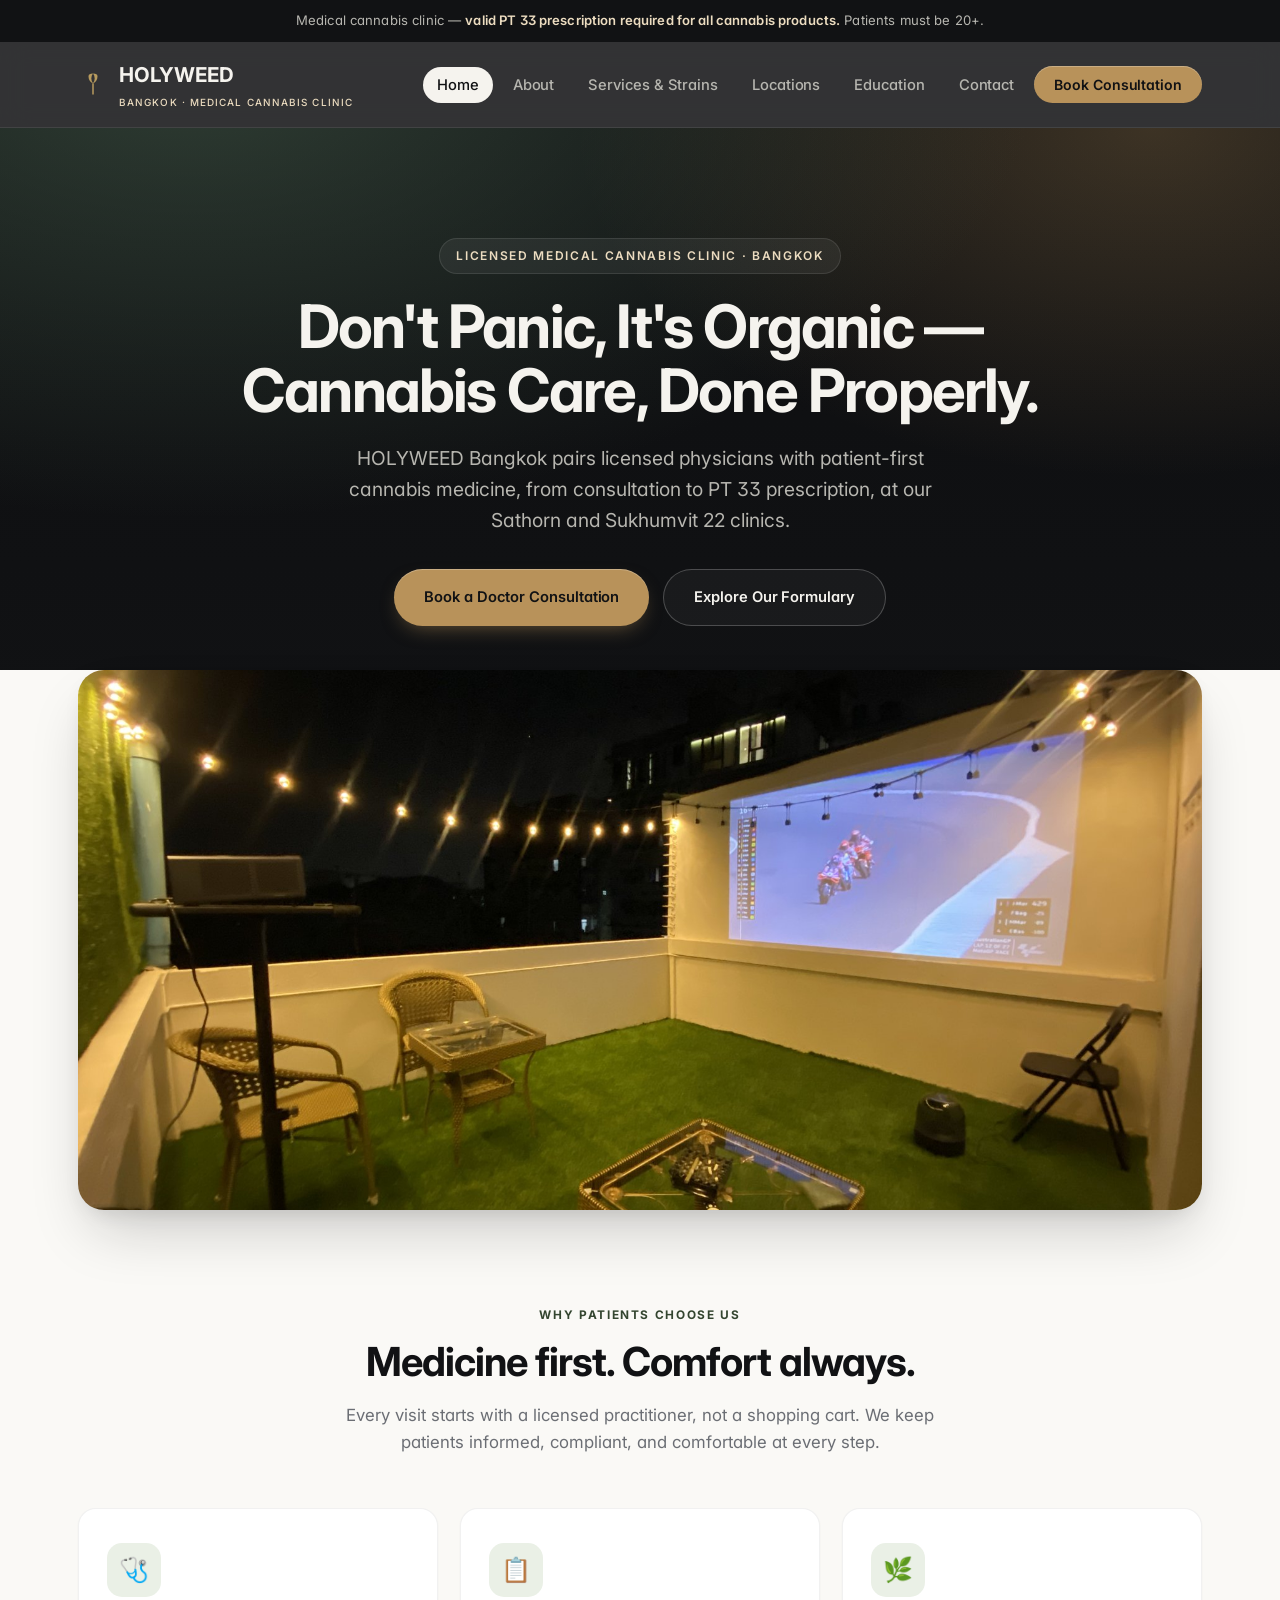
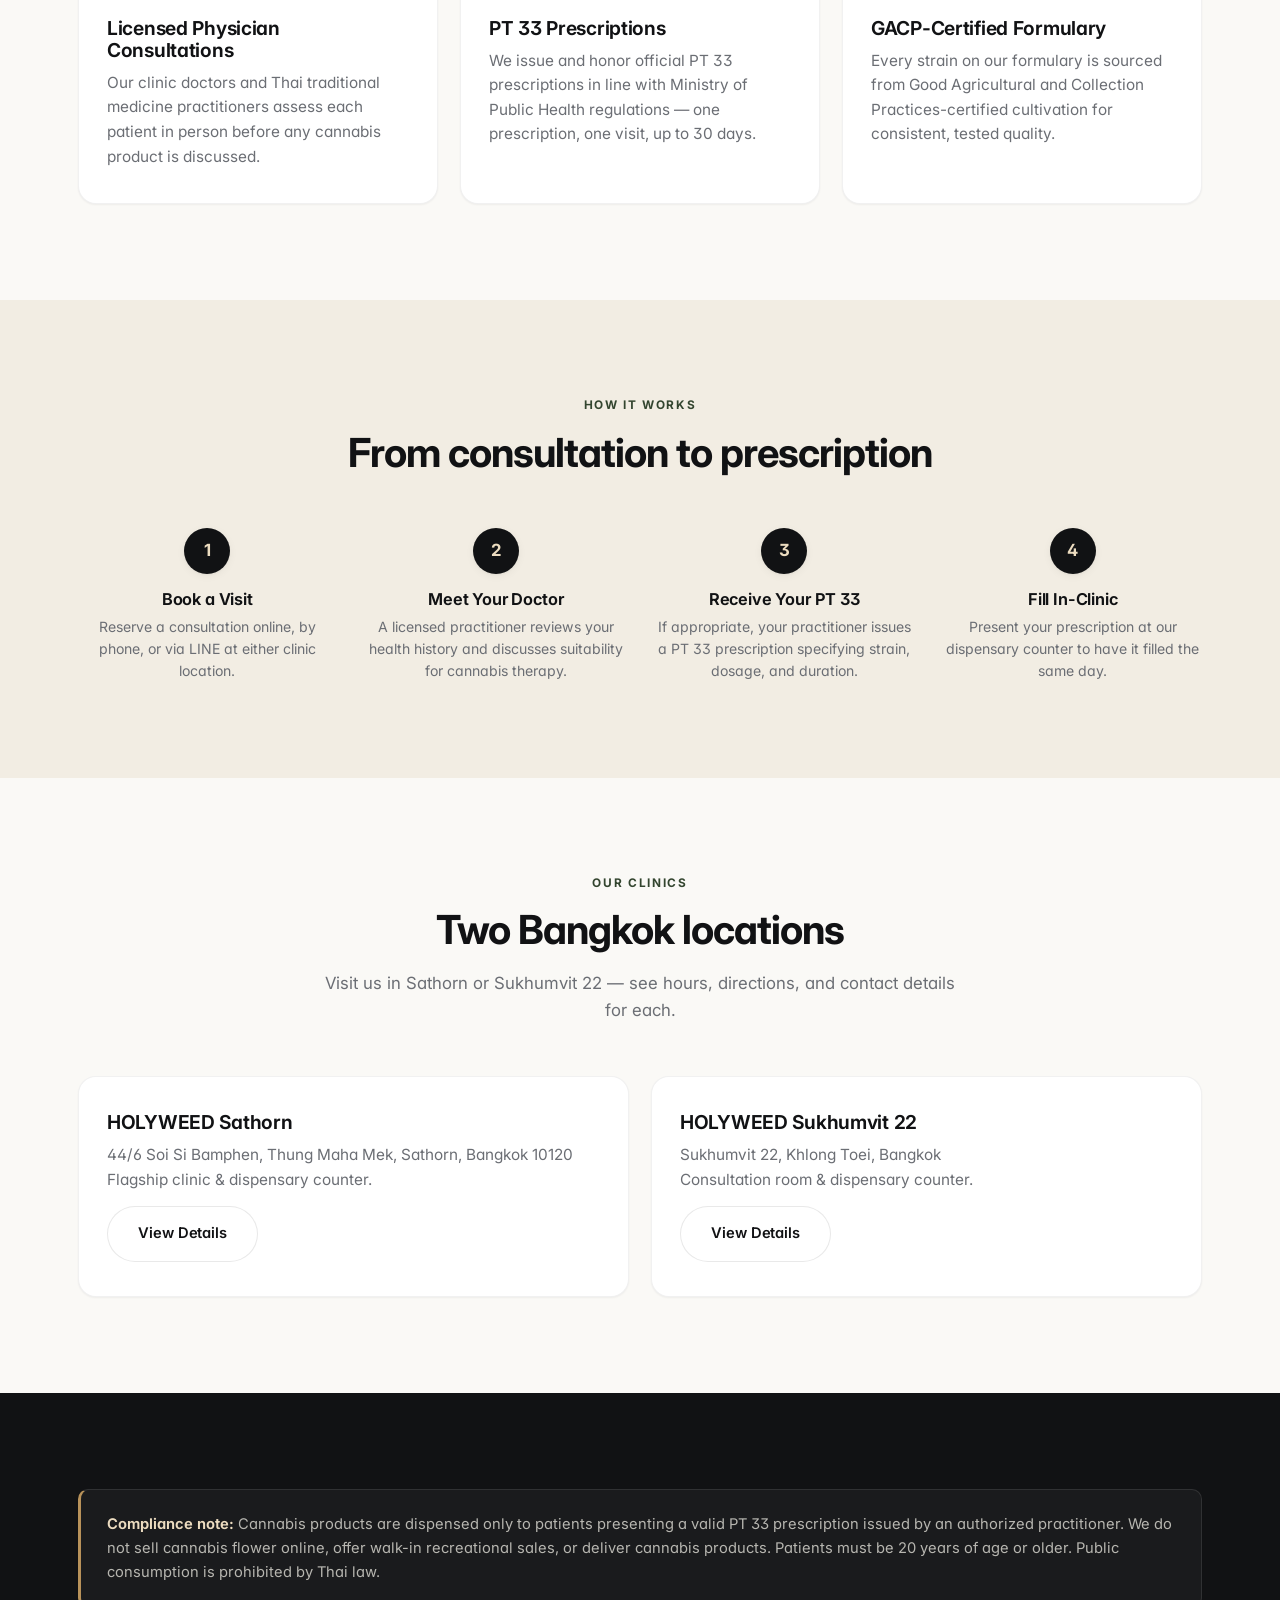
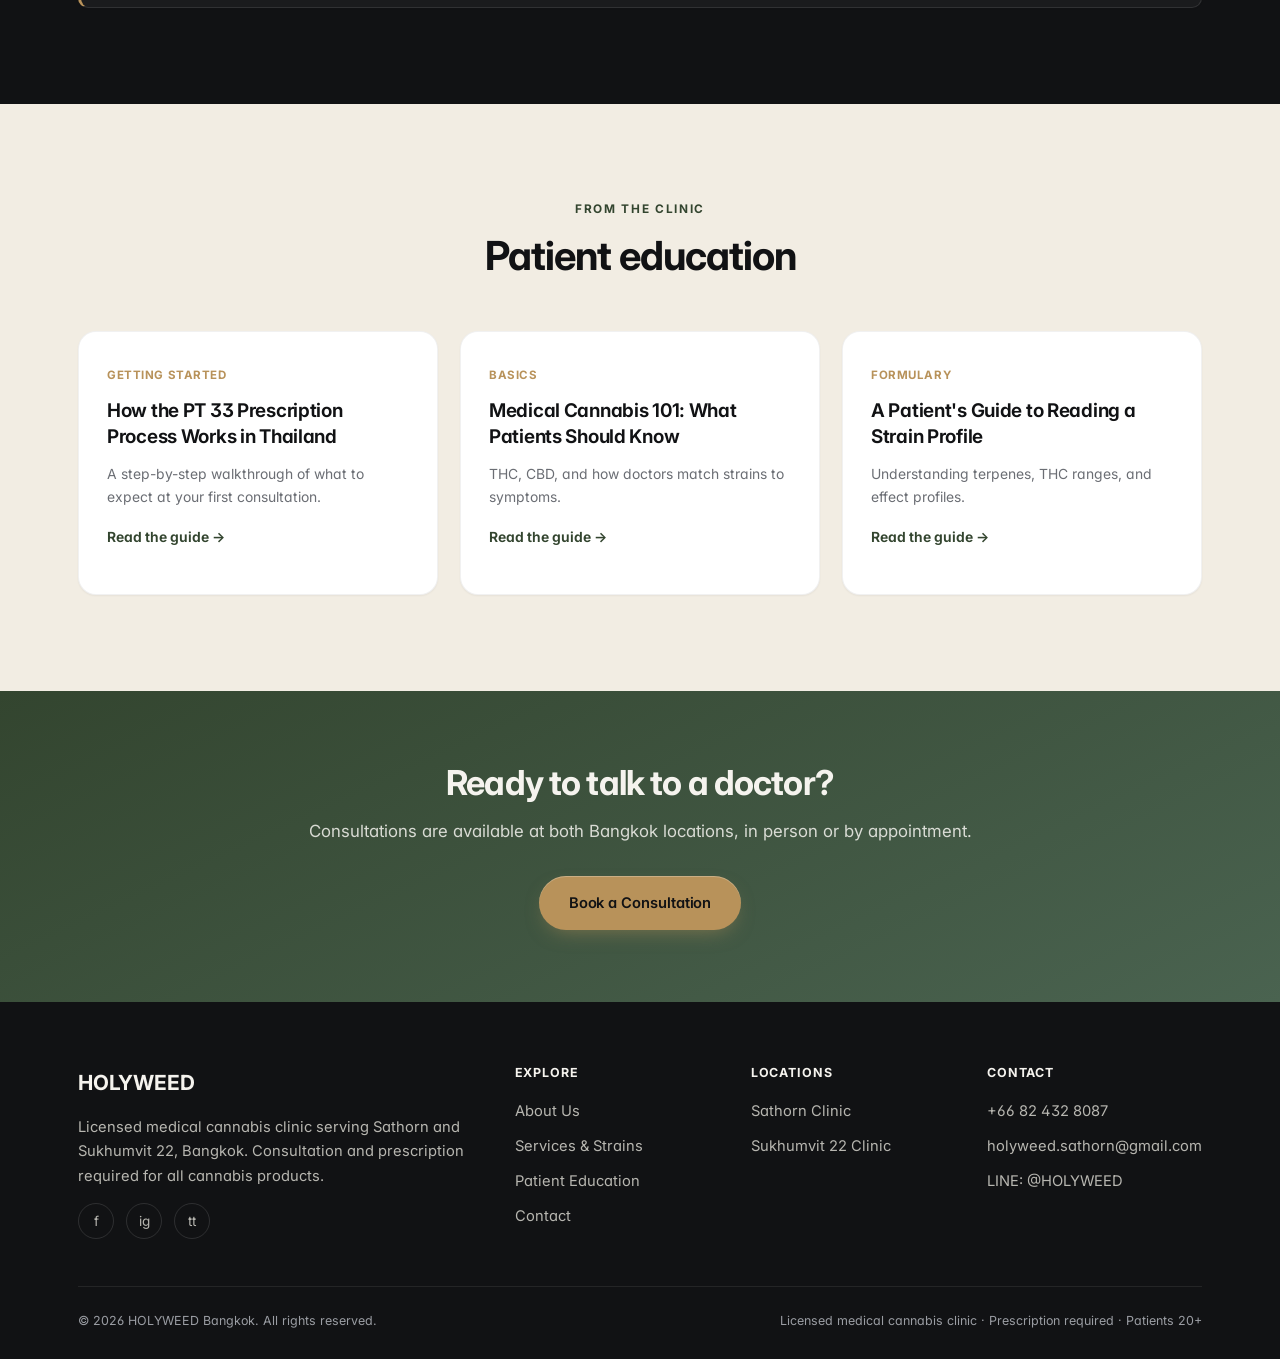
==== commit 33a42643: "Add files via upload" ====
--- a/holyweed-bangkok-site/index.html
+++ b/holyweed-bangkok-site/index.html
@@ -13,6 +13,9 @@
 <meta property="og:url" content="https://www.holyweedbkk.com/">
 <meta name="twitter:card" content="summary_large_image">
 <link rel="icon" href="images/logo.svg" type="image/svg+xml">
+<link rel="preconnect" href="https://fonts.googleapis.com">
+<link rel="preconnect" href="https://fonts.gstatic.com" crossorigin>
+<link rel="stylesheet" href="https://fonts.googleapis.com/css2?family=Inter:wght@400;500;600;700;800&display=swap">
 <link rel="stylesheet" href="css/style.css">
 <script type="application/ld+json">
 {
--- a/holyweed-bangkok-site/css/style.css
+++ b/holyweed-bangkok-site/css/style.css
@@ -4,19 +4,37 @@
    ========================================================= */
 
 :root {
-  --black: #0b0b0c;
-  --near-black: #16171a;
-  --charcoal: #232427;
-  --off-white: #f7f6f3;
-  --cream: #efece4;
-  --sage: #5c6f52;
-  --sage-dark: #3f4d38;
-  --gold: #b89b5e;
-  --line: #2a2b2e;
-  --max-width: 1140px;
-  --radius: 6px;
-  --font-serif: Georgia, 'Iowan Old Style', 'Palatino Linotype', serif;
-  --font-sans: -apple-system, BlinkMacSystemFont, 'Segoe UI', Roboto, Helvetica, Arial, sans-serif;
+  --ink: #111214;
+  --ink-soft: #1d1f22;
+  --ink-muted: #6b6e74;
+  --ink-faint: #9a9da3;
+  --paper: #faf9f6;
+  --surface: #ffffff;
+  --sand: #f2ede3;
+  --sand-deep: #e9e1d0;
+  --sage: #4a6350;
+  --sage-deep: #33452f;
+  --sage-tint: #eaf0e6;
+  --gold: #b8925a;
+  --gold-soft: #ecdcc0;
+  --line: rgba(17, 18, 20, 0.09);
+  --line-soft: rgba(17, 18, 20, 0.06);
+  --on-dark: #f5f3ee;
+  --on-dark-muted: #b7b6b0;
+
+  --max-width: 1180px;
+  --radius-sm: 10px;
+  --radius: 18px;
+  --radius-lg: 26px;
+
+  --shadow-xs: 0 1px 2px rgba(17, 18, 20, 0.05);
+  --shadow-sm: 0 2px 8px rgba(17, 18, 20, 0.05), 0 1px 2px rgba(17, 18, 20, 0.04);
+  --shadow-md: 0 12px 28px -8px rgba(17, 18, 20, 0.14), 0 2px 6px rgba(17, 18, 20, 0.05);
+  --shadow-lg: 0 30px 60px -15px rgba(17, 18, 20, 0.22), 0 8px 20px -6px rgba(17, 18, 20, 0.10);
+
+  --ease: cubic-bezier(.2,.7,.2,1);
+  --font-sans: "Inter", -apple-system, BlinkMacSystemFont, "SF Pro Text", "Segoe UI Variable Text", "Segoe UI", Roboto, Helvetica, Arial, sans-serif;
+  --font-serif: var(--font-sans);
 }
 
 * { box-sizing: border-box; }
@@ -25,20 +43,23 @@
 body {
   margin: 0;
   font-family: var(--font-sans);
-  background: var(--off-white);
-  color: var(--near-black);
-  line-height: 1.6;
+  background: var(--paper);
+  color: var(--ink);
+  line-height: 1.65;
   -webkit-font-smoothing: antialiased;
+  -moz-osx-font-smoothing: grayscale;
+  font-feature-settings: "ss01" 1, "cv11" 1;
 }
 
 img { max-width: 100%; display: block; }
 a { color: inherit; text-decoration: none; }
 ul { list-style: none; margin: 0; padding: 0; }
+h1, h2, h3, h4 { font-weight: 650; letter-spacing: -0.02em; line-height: 1.15; }
 
 .container {
   max-width: var(--max-width);
   margin: 0 auto;
-  padding: 0 24px;
+  padding: 0 28px;
 }
 
 /* ---------- Skip link (a11y) ---------- */
@@ -47,183 +68,243 @@
   left: -9999px;
   top: 0;
   background: var(--gold);
-  color: var(--black);
-  padding: 10px 16px;
+  color: var(--ink);
+  padding: 12px 18px;
+  border-radius: 0 0 10px 0;
+  font-weight: 600;
   z-index: 999;
 }
-.skip-link:focus { left: 12px; top: 12px; }
+.skip-link:focus { left: 0; top: 0; }
 
 /* ---------- Top notice bar ---------- */
 .notice-bar {
-  background: var(--black);
-  color: var(--cream);
-  font-size: 0.8rem;
+  background: var(--ink);
+  color: var(--on-dark-muted);
+  font-size: 0.82rem;
   text-align: center;
-  padding: 8px 16px;
-  letter-spacing: 0.02em;
-}
-.notice-bar strong { color: var(--gold); }
+  padding: 10px 16px;
+  letter-spacing: 0.01em;
+}
+.notice-bar strong { color: var(--gold-soft); font-weight: 600; }
 
 /* ---------- Header ---------- */
 header.site-header {
-  background: var(--black);
-  color: var(--off-white);
+  background: rgba(17, 18, 20, 0.86);
+  backdrop-filter: saturate(160%) blur(14px);
+  -webkit-backdrop-filter: saturate(160%) blur(14px);
+  color: var(--on-dark);
   position: sticky;
   top: 0;
   z-index: 100;
-  border-bottom: 1px solid var(--line);
+  border-bottom: 1px solid rgba(255, 255, 255, 0.08);
 }
 .nav-wrap {
   display: flex;
   align-items: center;
   justify-content: space-between;
-  padding: 16px 24px;
+  padding: 16px 28px;
   max-width: var(--max-width);
   margin: 0 auto;
+  gap: 24px;
 }
 .logo {
   display: flex;
   align-items: center;
-  gap: 10px;
-  font-family: var(--font-serif);
-  font-size: 1.4rem;
-  letter-spacing: 0.08em;
-  color: var(--off-white);
-}
-.logo svg { height: 34px; width: auto; }
+  gap: 11px;
+  font-family: var(--font-sans);
+  font-weight: 700;
+  font-size: 1.28rem;
+  letter-spacing: -0.01em;
+  color: var(--on-dark);
+}
+.logo svg { height: 30px; width: auto; }
 .logo .tagline {
   display: block;
   font-family: var(--font-sans);
-  font-size: 0.6rem;
-  letter-spacing: 0.15em;
-  color: var(--gold);
+  font-weight: 500;
+  font-size: 0.62rem;
+  letter-spacing: 0.11em;
+  color: var(--gold-soft);
   text-transform: uppercase;
-  margin-top: 2px;
+  margin-top: 3px;
 }
 
 nav.main-nav ul {
   display: flex;
-  gap: 28px;
+  align-items: center;
+  gap: 6px;
 }
 nav.main-nav a {
-  font-size: 0.9rem;
-  letter-spacing: 0.03em;
-  text-transform: uppercase;
-  padding: 6px 2px;
-  border-bottom: 2px solid transparent;
-  transition: border-color 0.2s ease, color 0.2s ease;
-}
-nav.main-nav a:hover,
+  font-size: 0.92rem;
+  font-weight: 500;
+  letter-spacing: -0.005em;
+  padding: 9px 14px;
+  border-radius: 999px;
+  color: var(--on-dark-muted);
+  transition: color 0.2s var(--ease), background 0.2s var(--ease);
+}
+nav.main-nav a:hover { color: var(--on-dark); background: rgba(255, 255, 255, 0.06); }
 nav.main-nav a[aria-current="page"] {
-  border-color: var(--gold);
-  color: var(--gold);
+  color: var(--ink);
+  background: var(--on-dark);
 }
 
 .nav-cta {
-  background: var(--gold);
-  color: var(--black) !important;
-  padding: 10px 18px;
-  border-radius: var(--radius);
-  font-weight: 600;
-  font-size: 0.85rem;
-  text-transform: uppercase;
-  letter-spacing: 0.03em;
-}
-.nav-cta:hover { background: #cbb27a; }
+  background: var(--gold) !important;
+  color: var(--ink) !important;
+  padding: 10px 20px !important;
+  border-radius: 999px;
+  font-weight: 600 !important;
+  font-size: 0.88rem !important;
+  letter-spacing: -0.005em;
+  box-shadow: 0 1px 0 rgba(255,255,255,0.25) inset;
+  transition: transform 0.2s var(--ease), box-shadow 0.2s var(--ease), background 0.2s var(--ease);
+}
+.nav-cta:hover { background: #c9a06a !important; transform: translateY(-1px); box-shadow: var(--shadow-sm); }
 
 .nav-toggle {
   display: none;
-  background: none;
-  border: 1px solid var(--line);
-  color: var(--off-white);
-  padding: 8px 10px;
-  border-radius: var(--radius);
-  font-size: 1rem;
+  background: rgba(255, 255, 255, 0.06);
+  border: 1px solid rgba(255, 255, 255, 0.12);
+  color: var(--on-dark);
+  padding: 9px 14px;
+  border-radius: 999px;
+  font-size: 0.9rem;
+  font-weight: 500;
 }
 
 @media (max-width: 860px) {
   nav.main-nav { display: none; width: 100%; }
   nav.main-nav.open { display: block; }
-  nav.main-nav ul { flex-direction: column; gap: 0; padding: 12px 0; }
-  nav.main-nav a { display: block; padding: 12px 0; border-bottom: 1px solid var(--line); }
+  nav.main-nav ul { flex-direction: column; align-items: stretch; gap: 2px; padding: 14px 0 6px; }
+  nav.main-nav a { display: block; padding: 12px 14px; border-radius: 12px; }
+  nav.main-nav a[aria-current="page"] { background: rgba(255,255,255,0.08); color: var(--on-dark); }
   .nav-wrap { flex-wrap: wrap; }
   .nav-toggle { display: block; }
-  .nav-cta { margin-top: 10px; display: inline-block; }
+  .nav-cta { margin-top: 8px; display: inline-block; }
 }
 
 /* ---------- Hero ---------- */
 .hero {
-  background: linear-gradient(180deg, var(--black) 0%, var(--near-black) 100%);
-  color: var(--off-white);
-  padding: 90px 24px 70px;
+  position: relative;
+  background:
+    radial-gradient(120% 140% at 15% -10%, rgba(74, 99, 80, 0.55) 0%, rgba(17,18,20,0) 55%),
+    radial-gradient(90% 120% at 90% 0%, rgba(184, 146, 90, 0.28) 0%, rgba(17,18,20,0) 50%),
+    linear-gradient(180deg, #0d0e10 0%, var(--ink) 100%);
+  color: var(--on-dark);
+  padding: 110px 28px 84px;
   text-align: center;
-}
-.hero-inner { max-width: 780px; margin: 0 auto; }
+  overflow: hidden;
+}
+.hero-inner { max-width: 800px; margin: 0 auto; position: relative; }
 .hero h1 {
-  font-family: var(--font-serif);
-  font-size: clamp(2.2rem, 5vw, 3.4rem);
-  margin: 0 0 16px;
-  line-height: 1.15;
+  font-family: var(--font-sans);
+  font-weight: 700;
+  font-size: clamp(2.4rem, 5.4vw, 3.75rem);
+  margin: 0 0 20px;
+  line-height: 1.08;
+  letter-spacing: -0.03em;
 }
 .hero .lede {
-  font-size: 1.15rem;
-  color: var(--cream);
-  margin-bottom: 30px;
+  font-size: 1.2rem;
+  font-weight: 400;
+  color: var(--on-dark-muted);
+  max-width: 620px;
+  margin: 0 auto 34px;
+  line-height: 1.6;
 }
 .hero .eyebrow {
   text-transform: uppercase;
-  letter-spacing: 0.2em;
+  letter-spacing: 0.14em;
   font-size: 0.75rem;
-  color: var(--gold);
-  margin-bottom: 18px;
+  font-weight: 600;
+  color: var(--gold-soft);
+  margin-bottom: 20px;
+  display: inline-flex;
+  align-items: center;
+  gap: 8px;
+  padding: 7px 16px;
+  border-radius: 999px;
+  background: rgba(255, 255, 255, 0.06);
+  border: 1px solid rgba(255, 255, 255, 0.1);
+}
+.button-row { display: flex; gap: 14px; justify-content: center; flex-wrap: wrap; }
+
+.btn {
+  display: inline-flex;
+  align-items: center;
+  justify-content: center;
+  padding: 15px 30px;
+  border-radius: 999px;
+  font-size: 0.92rem;
+  letter-spacing: -0.005em;
+  font-weight: 600;
+  transition: transform 0.2s var(--ease), background 0.2s var(--ease), box-shadow 0.2s var(--ease), border-color 0.2s var(--ease);
+}
+.btn-primary {
+  background: var(--gold);
+  color: var(--ink);
+  box-shadow: 0 1px 0 rgba(255,255,255,0.25) inset, 0 8px 20px -8px rgba(184,146,90,0.55);
+}
+.btn-primary:hover { background: #c9a06a; transform: translateY(-2px); box-shadow: var(--shadow-md); }
+.btn-outline { background: rgba(255,255,255,0.04); color: var(--on-dark); border: 1px solid rgba(255,255,255,0.22); }
+.btn-outline:hover { background: rgba(255,255,255,0.1); transform: translateY(-2px); }
+.btn-outline-dark { background: var(--surface); color: var(--ink); border: 1px solid var(--line); }
+.btn-outline-dark:hover { border-color: var(--ink); transform: translateY(-2px); box-shadow: var(--shadow-sm); }
+
+/* ---------- Hero photo band ---------- */
+.hero-photo-band {
+  padding: 0;
+  background: var(--paper);
+  margin-top: -40px;
+  position: relative;
+  z-index: 2;
+}
+.hero-photo-band .container {
+  padding: 0 28px;
+  max-width: var(--max-width);
+}
+.hero-photo {
+  width: 100%;
+  height: auto;
+  max-height: 540px;
+  object-fit: cover;
   display: block;
-}
-.button-row { display: flex; gap: 14px; justify-content: center; flex-wrap: wrap; }
-
-.btn {
-  display: inline-block;
-  padding: 14px 28px;
-  border-radius: var(--radius);
-  font-size: 0.9rem;
-  text-transform: uppercase;
-  letter-spacing: 0.04em;
-  font-weight: 600;
-  transition: transform 0.15s ease, background 0.2s ease;
-}
-.btn-primary { background: var(--gold); color: var(--black); }
-.btn-primary:hover { background: #cbb27a; transform: translateY(-1px); }
-.btn-outline { background: transparent; color: var(--off-white); border: 1px solid var(--off-white); }
-.btn-outline:hover { background: rgba(255,255,255,0.08); }
-.btn-outline-dark { background: transparent; color: var(--black); border: 1px solid var(--black); }
-.btn-outline-dark:hover { background: rgba(0,0,0,0.06); }
+  border-radius: var(--radius-lg);
+  box-shadow: var(--shadow-lg);
+}
 
 /* ---------- Sections ---------- */
-section { padding: 72px 0; }
-.section-alt { background: var(--cream); }
-.section-dark { background: var(--black); color: var(--off-white); }
-
-.section-head { text-align: center; max-width: 640px; margin: 0 auto 44px; }
+section { padding: 96px 0; }
+.section-alt { background: var(--sand); }
+.section-dark { background: var(--ink); color: var(--on-dark); }
+
+.section-head { text-align: center; max-width: 640px; margin: 0 auto 52px; }
 .section-head .eyebrow {
   text-transform: uppercase;
-  letter-spacing: 0.2em;
-  font-size: 0.72rem;
-  color: var(--sage-dark);
+  letter-spacing: 0.14em;
+  font-size: 0.74rem;
+  font-weight: 700;
+  color: var(--sage-deep);
   display: block;
-  margin-bottom: 10px;
-}
-.section-dark .section-head .eyebrow { color: var(--gold); }
+  margin-bottom: 14px;
+}
+.section-dark .section-head .eyebrow { color: var(--gold-soft); }
+.section-head h1,
 .section-head h2 {
-  font-family: var(--font-serif);
-  font-size: clamp(1.7rem, 3.5vw, 2.3rem);
-  margin: 0 0 12px;
-}
-.section-head p { color: #4a4a4a; }
-.section-dark .section-head p { color: var(--cream); }
+  font-family: var(--font-sans);
+  font-weight: 700;
+  font-size: clamp(1.8rem, 3.4vw, 2.5rem);
+  letter-spacing: -0.025em;
+  margin: 0 0 14px;
+}
+.section-head p { color: var(--ink-muted); font-size: 1.05rem; line-height: 1.6; }
+.section-dark .section-head p { color: var(--on-dark-muted); }
 
 /* ---------- Grid / cards ---------- */
 .grid {
   display: grid;
-  gap: 28px;
+  gap: 22px;
 }
 .grid-3 { grid-template-columns: repeat(3, 1fr); }
 .grid-2 { grid-template-columns: repeat(2, 1fr); }
@@ -232,71 +313,94 @@
 }
 
 .card {
-  background: #fff;
-  border: 1px solid #e4e1d8;
+  background: var(--surface);
+  border: 1px solid var(--line-soft);
   border-radius: var(--radius);
-  padding: 30px 26px;
-}
-.card h3 { font-family: var(--font-serif); font-size: 1.25rem; margin: 0 0 10px; }
-.card p { color: #4a4a4a; font-size: 0.95rem; margin: 0; }
-.card .icon { font-size: 1.6rem; margin-bottom: 14px; display: block; }
+  padding: 34px 28px;
+  box-shadow: var(--shadow-xs);
+  transition: transform 0.25s var(--ease), box-shadow 0.25s var(--ease), border-color 0.25s var(--ease);
+}
+.card:hover { transform: translateY(-4px); box-shadow: var(--shadow-md); border-color: transparent; }
+.card h3 { font-family: var(--font-sans); font-weight: 650; font-size: 1.2rem; margin: 0 0 10px; letter-spacing: -0.015em; }
+.card p { color: var(--ink-muted); font-size: 0.96rem; margin: 0; line-height: 1.6; }
+.card .icon {
+  display: inline-flex;
+  align-items: center;
+  justify-content: center;
+  width: 54px;
+  height: 54px;
+  border-radius: 15px;
+  background: var(--sage-tint);
+  font-size: 1.5rem;
+  margin-bottom: 20px;
+}
 
 /* ---------- Strain / product cards ---------- */
 .strain-card {
-  background: #fff;
-  border: 1px solid #e4e1d8;
+  background: var(--surface);
+  border: 1px solid var(--line-soft);
   border-radius: var(--radius);
   overflow: hidden;
-}
+  box-shadow: var(--shadow-xs);
+  transition: transform 0.25s var(--ease), box-shadow 0.25s var(--ease);
+}
+.strain-card:hover { transform: translateY(-4px); box-shadow: var(--shadow-md); }
 .strain-card .strain-media {
-  background: var(--sage-dark);
-  color: var(--off-white);
-  padding: 40px 20px;
+  background: linear-gradient(155deg, var(--sage-deep) 0%, var(--sage) 100%);
+  color: var(--on-dark);
+  padding: 44px 20px;
   text-align: center;
-  font-family: var(--font-serif);
+  font-family: var(--font-sans);
+  font-weight: 650;
   font-size: 1.1rem;
-}
-.strain-card .strain-body { padding: 22px 24px; }
-.strain-card h3 { font-family: var(--font-serif); margin: 0 0 8px; font-size: 1.15rem; }
-.strain-tags { display: flex; gap: 8px; flex-wrap: wrap; margin: 10px 0 12px; }
+  letter-spacing: -0.01em;
+}
+.strain-card .strain-body { padding: 24px 26px 26px; }
+.strain-card h3 { font-family: var(--font-sans); font-weight: 650; margin: 0 0 10px; font-size: 1.15rem; letter-spacing: -0.015em; }
+.strain-tags { display: flex; gap: 8px; flex-wrap: wrap; margin: 10px 0 14px; }
 .tag {
   font-size: 0.7rem;
+  font-weight: 600;
   text-transform: uppercase;
-  letter-spacing: 0.04em;
-  background: var(--cream);
-  color: var(--sage-dark);
-  padding: 4px 10px;
+  letter-spacing: 0.03em;
+  background: var(--sage-tint);
+  color: var(--sage-deep);
+  padding: 5px 11px;
   border-radius: 999px;
 }
 .strain-note {
   font-size: 0.82rem;
-  color: #6b6b6b;
-  border-top: 1px dashed #ddd;
-  margin-top: 14px;
-  padding-top: 12px;
+  color: var(--ink-faint);
+  border-top: 1px solid var(--line-soft);
+  margin-top: 16px;
+  padding-top: 14px;
 }
 
 /* ---------- Compliance / disclaimer boxes ---------- */
 .disclaimer {
-  background: var(--cream);
-  border-left: 4px solid var(--gold);
-  padding: 20px 24px;
-  border-radius: var(--radius);
-  font-size: 0.9rem;
-  color: #333;
-}
-.disclaimer strong { color: var(--sage-dark); }
+  background: var(--surface);
+  border: 1px solid var(--line);
+  border-left: 3px solid var(--gold);
+  padding: 22px 26px;
+  border-radius: var(--radius-sm);
+  font-size: 0.92rem;
+  color: var(--ink-soft);
+  box-shadow: var(--shadow-xs);
+}
+.disclaimer strong { color: var(--sage-deep); font-weight: 650; }
 .disclaimer-dark {
-  background: var(--near-black);
-  border-left: 4px solid var(--gold);
-  color: var(--cream);
-}
+  background: rgba(255, 255, 255, 0.04);
+  border: 1px solid rgba(255, 255, 255, 0.1);
+  border-left: 3px solid var(--gold);
+  color: var(--on-dark-muted);
+}
+.disclaimer-dark strong { color: var(--gold-soft); }
 
 /* ---------- Steps ---------- */
 .steps {
   counter-reset: step;
   display: grid;
-  gap: 24px;
+  gap: 30px;
   grid-template-columns: repeat(4, 1fr);
 }
 @media (max-width: 860px) { .steps { grid-template-columns: 1fr 1fr; } }
@@ -308,61 +412,78 @@
   display: inline-flex;
   align-items: center;
   justify-content: center;
-  width: 42px;
-  height: 42px;
+  width: 46px;
+  height: 46px;
   border-radius: 50%;
-  background: var(--gold);
-  color: var(--black);
-  font-weight: 700;
-  margin-bottom: 14px;
-}
-.step h4 { margin: 0 0 6px; font-size: 1rem; }
-.step p { font-size: 0.85rem; color: #555; margin: 0; }
+  background: var(--ink);
+  color: var(--gold-soft);
+  font-weight: 700;
+  font-size: 1.05rem;
+  margin-bottom: 16px;
+  box-shadow: var(--shadow-sm);
+}
+.step h4 { margin: 0 0 8px; font-size: 1.02rem; font-weight: 650; letter-spacing: -0.01em; }
+.step p { font-size: 0.88rem; color: var(--ink-muted); margin: 0; line-height: 1.55; }
 
 /* ---------- Location cards ---------- */
 .location-card {
-  background: #fff;
-  border: 1px solid #e4e1d8;
-  border-radius: var(--radius);
+  background: var(--surface);
+  border: 1px solid var(--line-soft);
+  border-radius: var(--radius-lg);
   overflow: hidden;
   margin-bottom: 32px;
-}
-.location-card .map-embed { width: 100%; height: 320px; border: 0; display: block; }
-.location-card .location-body { padding: 28px; }
-.location-card h3 { font-family: var(--font-serif); font-size: 1.4rem; margin: 0 0 6px; }
+  box-shadow: var(--shadow-sm);
+}
+.location-card .map-embed { width: 100%; height: 320px; border: 0; display: block; background: var(--sand); }
+.location-card .location-body { padding: 34px; }
+.location-card h3 { font-family: var(--font-sans); font-weight: 700; font-size: 1.45rem; margin: 0 0 6px; letter-spacing: -0.02em; }
+.location-photo {
+  width: 100%;
+  height: auto;
+  max-height: 280px;
+  object-fit: cover;
+  border-radius: var(--radius);
+  margin: 18px 0;
+}
 .location-meta {
   display: grid;
   grid-template-columns: repeat(2, 1fr);
-  gap: 12px 24px;
-  margin: 18px 0;
+  gap: 16px 28px;
+  margin: 22px 0;
 }
 @media (max-width: 600px) { .location-meta { grid-template-columns: 1fr; } }
 .location-meta dt {
   font-size: 0.7rem;
+  font-weight: 700;
   text-transform: uppercase;
-  letter-spacing: 0.05em;
-  color: var(--sage-dark);
-  margin-bottom: 3px;
-}
-.location-meta dd { margin: 0; font-size: 0.95rem; }
+  letter-spacing: 0.06em;
+  color: var(--sage-deep);
+  margin-bottom: 4px;
+}
+.location-meta dd { margin: 0; font-size: 0.96rem; color: var(--ink-soft); }
 
 /* ---------- Team ---------- */
 .team-card { text-align: center; }
 .avatar {
-  width: 96px; height: 96px; border-radius: 50%;
-  background: var(--sage-dark); color: var(--off-white);
+  width: 88px; height: 88px; border-radius: 50%;
+  background: linear-gradient(155deg, var(--sage-deep), var(--sage));
+  color: var(--on-dark);
   display: flex; align-items: center; justify-content: center;
-  font-family: var(--font-serif); font-size: 1.6rem;
-  margin: 0 auto 16px;
+  font-family: var(--font-sans); font-weight: 700; font-size: 1.4rem;
+  margin: 0 auto 18px;
+  box-shadow: var(--shadow-sm);
 }
 
 /* ---------- Blog ---------- */
 .post-card {
-  background: #fff;
-  border: 1px solid #e4e1d8;
+  background: var(--surface);
+  border: 1px solid var(--line-soft);
   border-radius: var(--radius);
-  padding: 26px;
-}
+  padding: 28px;
+  box-shadow: var(--shadow-xs);
+  transition: transform 0.25s var(--ease), box-shadow 0.25s var(--ease);
+}
+.post-card:hover { transform: translateY(-4px); box-shadow: var(--shadow-md); }
 .post-card .post-cat {
   font-size: 0.72rem;
   text-transform: uppercase;
@@ -370,123 +491,146 @@
   color: var(--gold);
   font-weight: 700;
 }
-.post-card h3 { font-family: var(--font-serif); margin: 10px 0; font-size: 1.2rem; }
-.post-card .post-meta { font-size: 0.8rem; color: #777; margin-top: 12px; }
-.post-card a.read-more { color: var(--sage-dark); font-weight: 600; font-size: 0.85rem; }
+.post-card h3 { font-family: var(--font-sans); font-weight: 650; margin: 12px 0; font-size: 1.18rem; letter-spacing: -0.015em; line-height: 1.35; }
+.post-card .post-meta { font-size: 0.8rem; color: var(--ink-faint); margin-top: 14px; }
+.post-card a.read-more { color: var(--sage-deep); font-weight: 650; font-size: 0.87rem; }
 
 article.post-content {
   max-width: 760px;
   margin: 0 auto;
-  padding: 60px 24px 90px;
-}
-article.post-content h1 { font-family: var(--font-serif); font-size: 2.1rem; margin-bottom: 8px; }
-article.post-content .post-meta { color: #777; font-size: 0.85rem; margin-bottom: 34px; }
-article.post-content h2 { font-family: var(--font-serif); font-size: 1.4rem; margin-top: 36px; }
-article.post-content p { color: #333; margin-bottom: 18px; }
+  padding: 64px 28px 96px;
+}
+article.post-content h1 { font-family: var(--font-sans); font-weight: 700; font-size: 2.25rem; letter-spacing: -0.03em; margin-bottom: 10px; }
+article.post-content .post-meta { color: var(--ink-faint); font-size: 0.85rem; margin-bottom: 38px; }
+article.post-content h2 { font-family: var(--font-sans); font-weight: 700; font-size: 1.45rem; letter-spacing: -0.02em; margin-top: 40px; }
+article.post-content p { color: var(--ink-soft); margin-bottom: 18px; font-size: 1.02rem; }
 article.post-content ul { list-style: disc; padding-left: 22px; margin-bottom: 18px; }
-article.post-content li { margin-bottom: 8px; color: #333; }
+article.post-content li { margin-bottom: 8px; color: var(--ink-soft); }
 
 /* ---------- FAQ ---------- */
 .faq-item {
-  border-bottom: 1px solid #e0ddd3;
-  padding: 18px 0;
+  border-bottom: 1px solid var(--line);
+  padding: 20px 0;
 }
 .faq-item summary {
   cursor: pointer;
-  font-weight: 600;
-  font-size: 1rem;
+  font-weight: 650;
+  font-size: 1.02rem;
   list-style: none;
   display: flex;
   justify-content: space-between;
   align-items: center;
+  letter-spacing: -0.01em;
 }
 .faq-item summary::-webkit-details-marker { display: none; }
-.faq-item summary::after { content: '+'; font-size: 1.3rem; color: var(--gold); }
+.faq-item summary::after {
+  content: '+';
+  font-size: 1.2rem;
+  color: var(--ink);
+  width: 28px; height: 28px;
+  border-radius: 50%;
+  background: var(--sand);
+  display: inline-flex; align-items: center; justify-content: center;
+  flex-shrink: 0;
+  transition: transform 0.2s var(--ease);
+}
 .faq-item[open] summary::after { content: '\2212'; }
-.faq-item p { margin: 12px 0 0; color: #4a4a4a; }
+.faq-item p { margin: 14px 0 0; color: var(--ink-muted); }
 
 /* ---------- Form ---------- */
-form.contact-form { display: grid; gap: 16px; }
-form.contact-form label { font-size: 0.85rem; font-weight: 600; margin-bottom: 6px; display: block; }
+form.contact-form { display: grid; gap: 18px; }
+form.contact-form label { font-size: 0.86rem; font-weight: 650; margin-bottom: 7px; display: block; }
 form.contact-form input,
 form.contact-form select,
 form.contact-form textarea {
   width: 100%;
-  padding: 12px 14px;
-  border: 1px solid #d8d5cb;
-  border-radius: var(--radius);
+  padding: 13px 16px;
+  border: 1px solid var(--line);
+  border-radius: var(--radius-sm);
   font-family: inherit;
-  font-size: 0.95rem;
-  background: #fff;
+  font-size: 0.96rem;
+  background: var(--surface);
+  transition: border-color 0.2s var(--ease), box-shadow 0.2s var(--ease);
+}
+form.contact-form input:focus,
+form.contact-form select:focus,
+form.contact-form textarea:focus {
+  outline: none;
+  border-color: var(--sage);
+  box-shadow: 0 0 0 3px var(--sage-tint);
 }
 form.contact-form textarea { resize: vertical; min-height: 120px; }
-.form-row-2 { display: grid; grid-template-columns: 1fr 1fr; gap: 16px; }
+.form-row-2 { display: grid; grid-template-columns: 1fr 1fr; gap: 18px; }
 @media (max-width: 600px) { .form-row-2 { grid-template-columns: 1fr; } }
-.form-note { font-size: 0.8rem; color: #777; }
+.form-note { font-size: 0.82rem; color: var(--ink-faint); }
 #form-status { font-size: 0.9rem; margin-top: 10px; }
 
 /* ---------- CTA band ---------- */
 .cta-band {
-  background: var(--sage-dark);
-  color: var(--off-white);
+  background: linear-gradient(155deg, var(--sage-deep) 0%, var(--sage) 100%);
+  color: var(--on-dark);
   text-align: center;
-  padding: 60px 24px;
-}
-.cta-band h2 { font-family: var(--font-serif); font-size: 1.9rem; margin: 0 0 14px; }
-.cta-band p { margin: 0 0 26px; color: var(--cream); }
+  padding: 72px 28px;
+}
+.cta-band h2 { font-family: var(--font-sans); font-weight: 700; font-size: clamp(1.7rem, 3vw, 2.15rem); letter-spacing: -0.025em; margin: 0 0 16px; }
+.cta-band p { margin: 0 0 30px; color: rgba(245, 243, 238, 0.85); font-size: 1.05rem; }
 
 /* ---------- Footer ---------- */
 footer.site-footer {
-  background: var(--black);
-  color: #b8b6ae;
-  padding: 56px 0 24px;
-  font-size: 0.9rem;
+  background: var(--ink);
+  color: var(--on-dark-muted);
+  padding: 64px 0 28px;
+  font-size: 0.92rem;
 }
 .footer-grid {
   display: grid;
   grid-template-columns: 2fr 1fr 1fr 1fr;
-  gap: 32px;
-  margin-bottom: 40px;
+  gap: 36px;
+  margin-bottom: 46px;
 }
 @media (max-width: 760px) { .footer-grid { grid-template-columns: 1fr 1fr; } }
 .footer-grid h4 {
-  color: var(--off-white);
-  font-size: 0.8rem;
+  color: var(--on-dark);
+  font-size: 0.78rem;
+  font-weight: 700;
   text-transform: uppercase;
-  letter-spacing: 0.06em;
-  margin: 0 0 16px;
-}
-.footer-grid li { margin-bottom: 10px; }
-.footer-grid a:hover { color: var(--gold); }
-.footer-logo { font-family: var(--font-serif); color: var(--off-white); font-size: 1.3rem; margin-bottom: 10px; }
+  letter-spacing: 0.07em;
+  margin: 0 0 18px;
+}
+.footer-grid li { margin-bottom: 11px; }
+.footer-grid a:hover { color: var(--gold-soft); }
+.footer-logo { font-family: var(--font-sans); font-weight: 700; color: var(--on-dark); font-size: 1.3rem; margin-bottom: 12px; letter-spacing: -0.01em; }
 .footer-bottom {
-  border-top: 1px solid var(--line);
-  padding-top: 22px;
+  border-top: 1px solid rgba(255,255,255,0.08);
+  padding-top: 24px;
   display: flex;
   justify-content: space-between;
   flex-wrap: wrap;
   gap: 12px;
   font-size: 0.78rem;
-}
-.social-row { display: flex; gap: 14px; margin-top: 10px; }
+  color: var(--ink-faint);
+}
+.social-row { display: flex; gap: 12px; margin-top: 12px; }
 .social-row a {
-  border: 1px solid var(--line);
+  border: 1px solid rgba(255,255,255,0.12);
   border-radius: 50%;
-  width: 34px; height: 34px;
+  width: 36px; height: 36px;
   display: flex; align-items: center; justify-content: center;
   font-size: 0.85rem;
-}
-.social-row a:hover { border-color: var(--gold); color: var(--gold); }
+  transition: border-color 0.2s var(--ease), color 0.2s var(--ease), background 0.2s var(--ease);
+}
+.social-row a:hover { border-color: var(--gold); color: var(--gold-soft); background: rgba(255,255,255,0.05); }
 
 /* ---------- Breadcrumb ---------- */
 .breadcrumb {
-  font-size: 0.8rem;
-  color: #777;
-  padding: 18px 0;
-}
-.breadcrumb a { color: var(--sage-dark); }
+  font-size: 0.85rem;
+  color: var(--ink-faint);
+  padding: 22px 0;
+}
+.breadcrumb a { color: var(--sage-deep); font-weight: 500; }
+.breadcrumb a:hover { text-decoration: underline; }
 
 /* ---------- Utility ---------- */
 .text-center { text-align: center; }
 .mt-0 { margin-top: 0; }
-.small { font-size: 0.85rem; color: #666; }
+.small { font-size: 0.87rem; color: var(--ink-muted); }
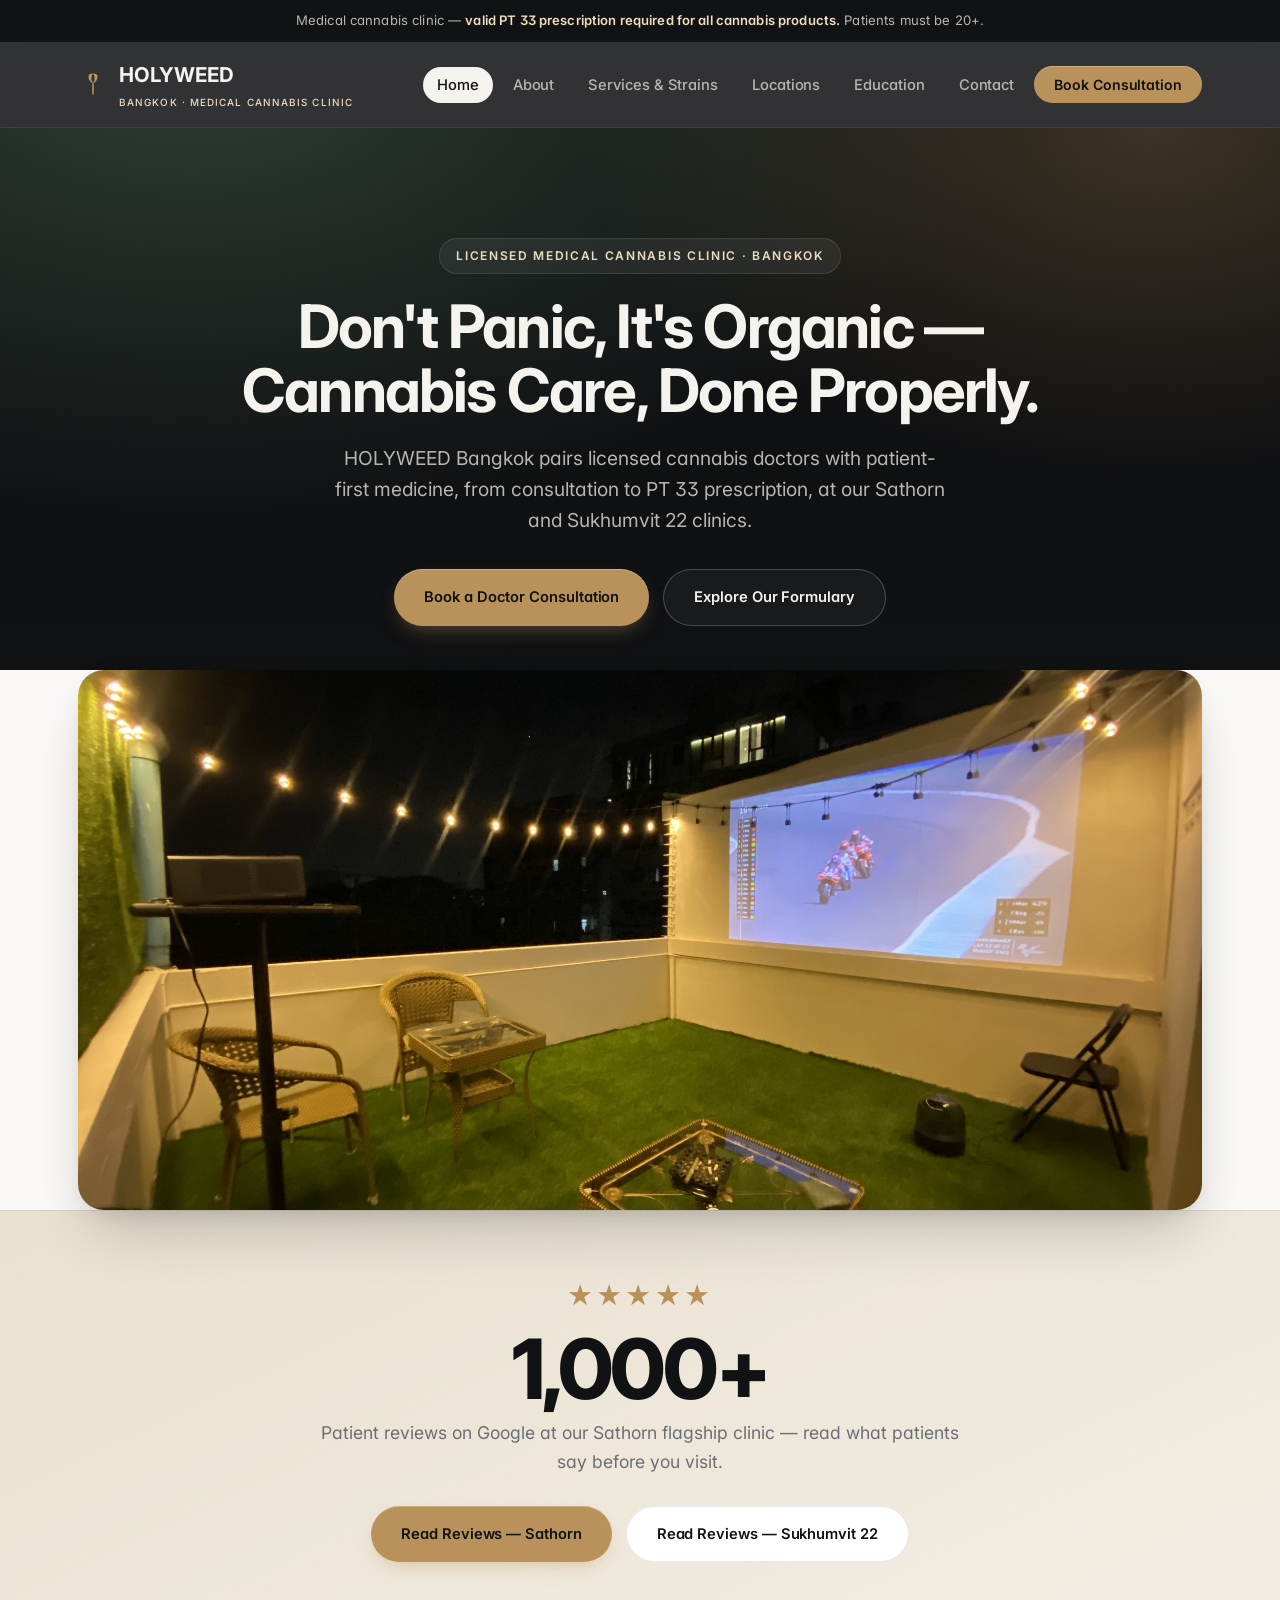
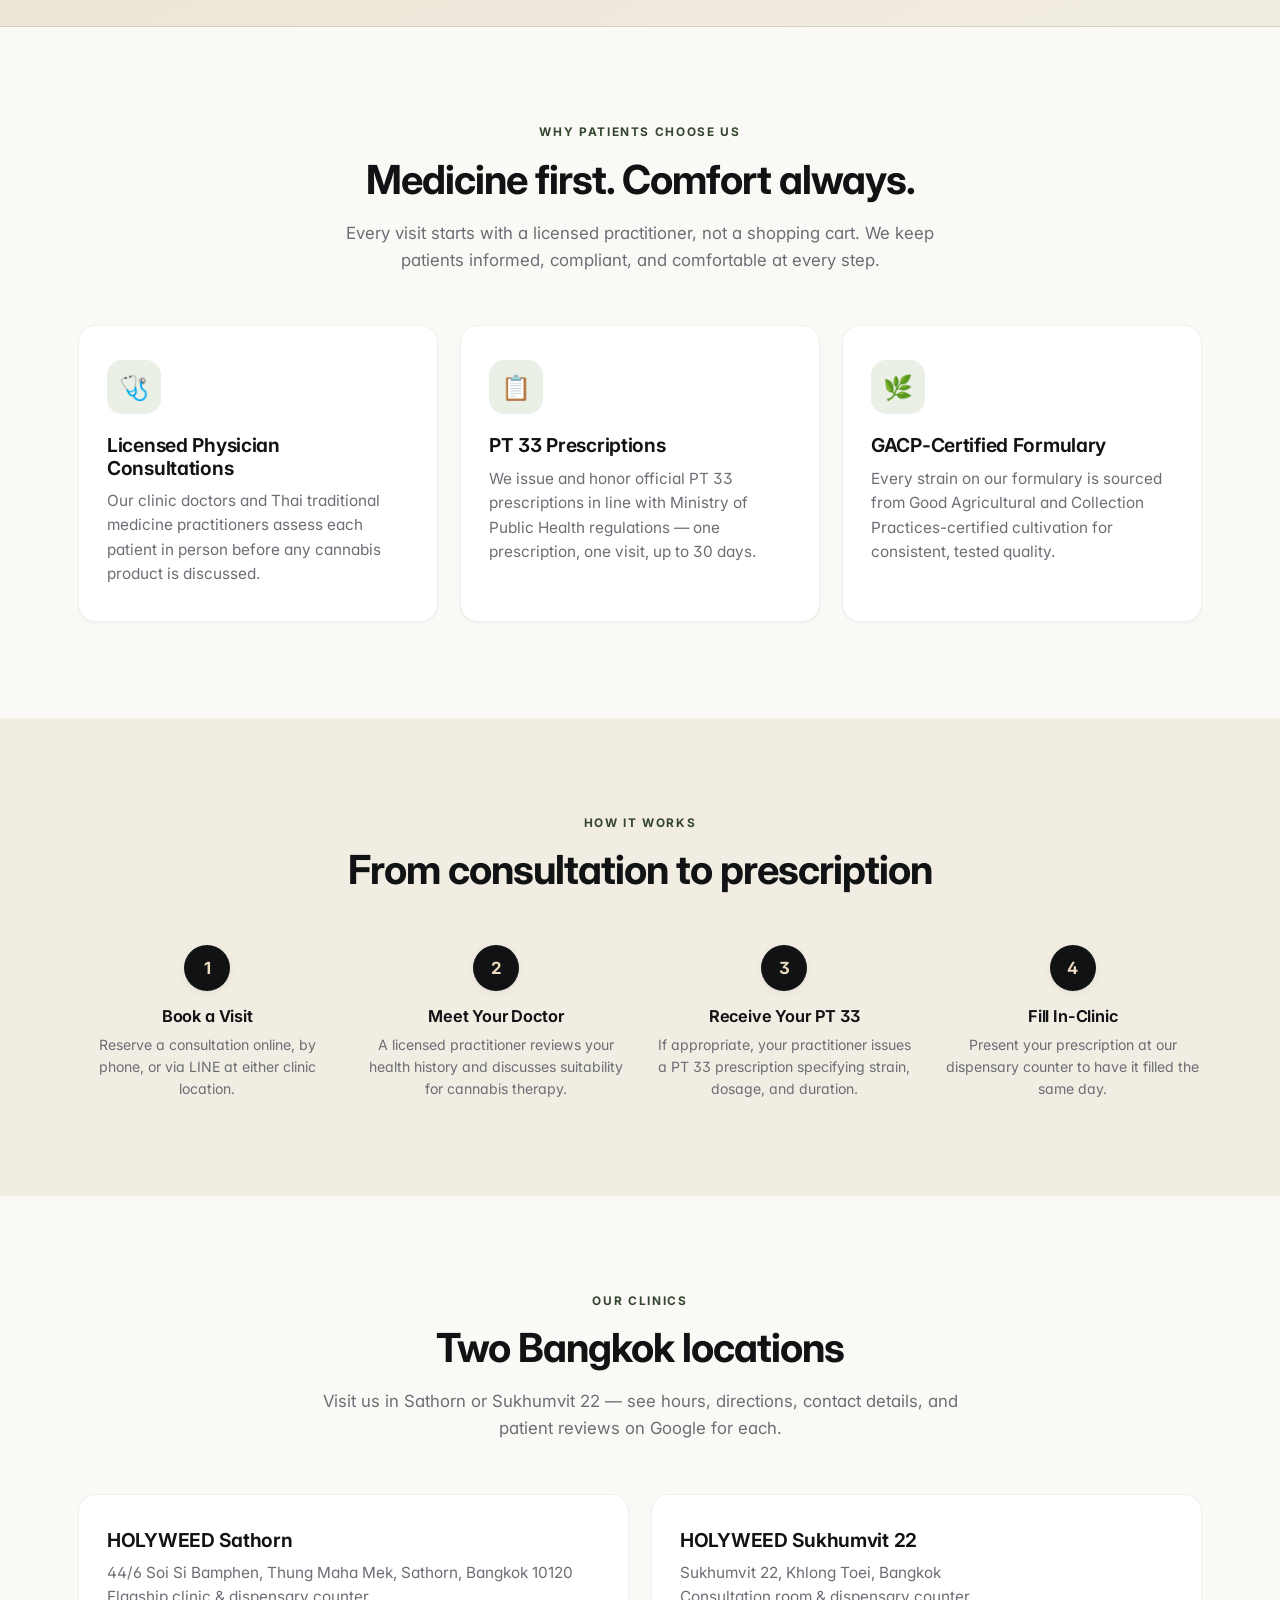
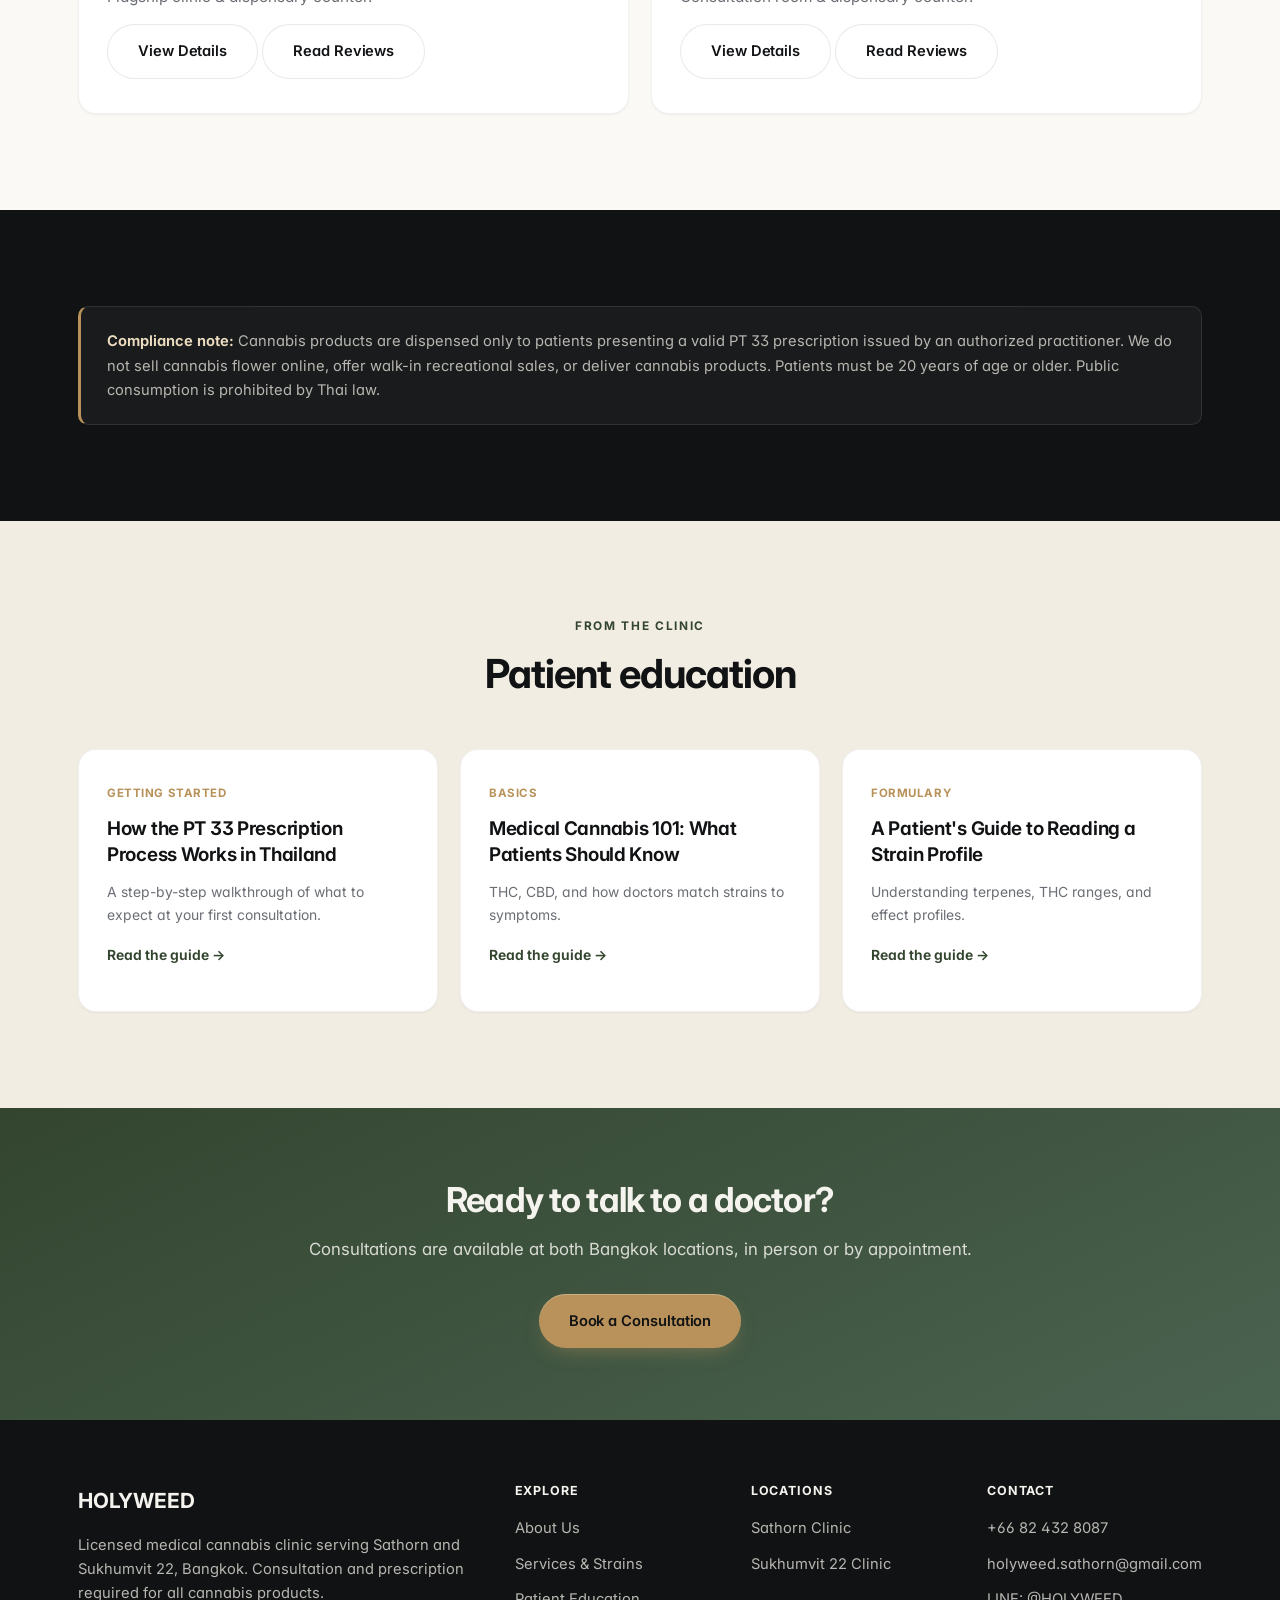
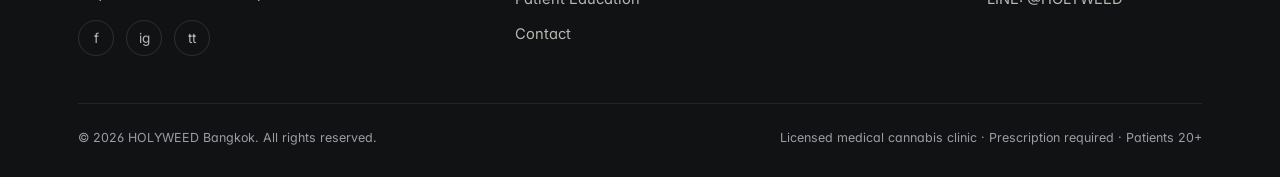
==== commit 29188554: "Add files via upload" ====
--- a/holyweed-bangkok-site/index.html
+++ b/holyweed-bangkok-site/index.html
@@ -3,12 +3,12 @@
 <head>
 <meta charset="UTF-8">
 <meta name="viewport" content="width=device-width, initial-scale=1.0">
-<title>HOLYWEED Bangkok | Licensed Medical Cannabis Clinic in Sathorn &amp; Sukhumvit</title>
-<meta name="description" content="HOLYWEED Bangkok is a licensed medical cannabis clinic in Sathorn and Sukhumvit 22, offering doctor consultations, PT 33 prescriptions, and patient education. Prescription required.">
+<title>HOLYWEED Bangkok | Medical Cannabis Clinic &amp; Cannabis Doctor</title>
+<meta name="description" content="Licensed medical cannabis clinic in Bangkok with locations in Sathorn and Sukhumvit 22. Book a cannabis doctor consultation and PT 33 prescription today.">
 <link rel="canonical" href="https://www.holyweedbkk.com/">
 <meta property="og:type" content="website">
-<meta property="og:title" content="HOLYWEED Bangkok | Licensed Medical Cannabis Clinic">
-<meta property="og:description" content="Doctor-led medical cannabis consultations and PT 33 prescriptions in Sathorn and Sukhumvit 22, Bangkok.">
+<meta property="og:title" content="HOLYWEED Bangkok | Medical Cannabis Clinic &amp; Cannabis Doctor">
+<meta property="og:description" content="Licensed medical cannabis clinic in Bangkok with locations in Sathorn and Sukhumvit 22. Book a cannabis doctor consultation and PT 33 prescription today.">
 <meta property="og:image" content="https://www.holyweedbkk.com/images/og-cover.jpg">
 <meta property="og:url" content="https://www.holyweedbkk.com/">
 <meta name="twitter:card" content="summary_large_image">
@@ -22,6 +22,8 @@
   "@context": "https://schema.org",
   "@type": "MedicalClinic",
   "name": "HOLYWEED Bangkok",
+  "alternateName": "HOLYWEED Medical Cannabis Clinic",
+  "description": "Licensed medical cannabis clinic and cannabis doctor consultations in Bangkok, with PT 33 prescriptions issued at our Sathorn and Sukhumvit 22 locations.",
   "url": "https://www.holyweedbkk.com/",
   "image": "https://www.holyweedbkk.com/images/og-cover.jpg",
   "medicalSpecialty": "Cannabis Medicine",
@@ -76,7 +78,7 @@
     <div class="hero-inner">
       <span class="eyebrow">Licensed Medical Cannabis Clinic · Bangkok</span>
       <h1>Don't Panic, It's Organic — Cannabis Care, Done Properly.</h1>
-      <p class="lede">HOLYWEED Bangkok pairs licensed physicians with patient-first cannabis medicine, from consultation to PT 33 prescription, at our Sathorn and Sukhumvit 22 clinics.</p>
+      <p class="lede">HOLYWEED Bangkok pairs licensed cannabis doctors with patient-first medicine, from consultation to PT 33 prescription, at our Sathorn and Sukhumvit 22 clinics.</p>
       <div class="button-row">
         <a href="contact.html#book" class="btn btn-primary">Book a Doctor Consultation</a>
         <a href="services.html" class="btn btn-outline">Explore Our Formulary</a>
@@ -86,7 +88,19 @@
 
   <section class="hero-photo-band">
     <div class="container">
-      <img src="images/sathorn-rooftop.jpg" alt="HOLYWEED Sathorn rooftop terrace with lounge seating and outdoor screening area" class="hero-photo" loading="lazy" width="1800" height="1350">
+      <img src="images/sathorn-rooftop.jpg" alt="HOLYWEED Sathorn rooftop terrace with lounge seating and outdoor screening area" class="hero-photo" loading="lazy" width="2200" height="1649">
+    </div>
+  </section>
+
+  <section class="reviews-band">
+    <div class="reviews-band-inner">
+      <span class="reviews-stars">★★★★★</span>
+      <div class="reviews-number">1,000+</div>
+      <p>Patient reviews on Google at our Sathorn flagship clinic — read what patients say before you visit.</p>
+      <div class="button-row">
+        <a href="https://maps.app.goo.gl/Hi7g5HhxxxS3Bn9G7" target="_blank" rel="noopener" class="btn btn-primary">Read Reviews — Sathorn</a>
+        <a href="https://maps.app.goo.gl/MhyZVRh8fAVCmVHn7" target="_blank" rel="noopener" class="btn btn-outline-dark">Read Reviews — Sukhumvit 22</a>
+      </div>
     </div>
   </section>
 
@@ -149,18 +163,18 @@
       <div class="section-head">
         <span class="eyebrow">Our Clinics</span>
         <h2>Two Bangkok locations</h2>
-        <p>Visit us in Sathorn or Sukhumvit 22 — see hours, directions, and contact details for each.</p>
+        <p>Visit us in Sathorn or Sukhumvit 22 — see hours, directions, contact details, and patient reviews on Google for each.</p>
       </div>
       <div class="grid grid-2">
         <div class="card">
           <h3>HOLYWEED Sathorn</h3>
           <p>44/6 Soi Si Bamphen, Thung Maha Mek, Sathorn, Bangkok 10120<br>Flagship clinic &amp; dispensary counter.</p>
-          <p style="margin-top:14px;"><a href="locations.html" class="btn btn-outline-dark">View Details</a></p>
+          <p style="margin-top:14px;"><a href="locations.html" class="btn btn-outline-dark">View Details</a> <a href="https://maps.app.goo.gl/Hi7g5HhxxxS3Bn9G7" target="_blank" rel="noopener" class="btn btn-outline-dark">Read Reviews</a></p>
         </div>
         <div class="card">
           <h3>HOLYWEED Sukhumvit 22</h3>
           <p>Sukhumvit 22, Khlong Toei, Bangkok<br>Consultation room &amp; dispensary counter.</p>
-          <p style="margin-top:14px;"><a href="locations.html" class="btn btn-outline-dark">View Details</a></p>
+          <p style="margin-top:14px;"><a href="locations.html" class="btn btn-outline-dark">View Details</a> <a href="https://maps.app.goo.gl/MhyZVRh8fAVCmVHn7" target="_blank" rel="noopener" class="btn btn-outline-dark">Read Reviews</a></p>
         </div>
       </div>
     </div>
--- a/holyweed-bangkok-site/css/style.css
+++ b/holyweed-bangkok-site/css/style.css
@@ -565,6 +565,28 @@
 .form-note { font-size: 0.82rem; color: var(--ink-faint); }
 #form-status { font-size: 0.9rem; margin-top: 10px; }
 
+/* ---------- Reviews band ---------- */
+.reviews-band {
+  background: linear-gradient(155deg, var(--sand-deep) 0%, var(--sand) 100%);
+  text-align: center;
+  padding: 64px 28px;
+  border-top: 1px solid var(--line);
+  border-bottom: 1px solid var(--line);
+}
+.reviews-band-inner { max-width: 640px; margin: 0 auto; }
+.reviews-stars { display: block; color: var(--gold); font-size: 1.6rem; letter-spacing: 0.12em; margin-bottom: 10px; }
+.reviews-number {
+  font-family: var(--font-sans);
+  font-weight: 800;
+  font-size: clamp(3.2rem, 8vw, 5.2rem);
+  letter-spacing: -0.03em;
+  line-height: 1;
+  color: var(--ink);
+  margin-bottom: 8px;
+}
+.reviews-band p { color: var(--ink-muted); font-size: 1.1rem; margin: 0 0 30px; }
+.reviews-band .button-row { justify-content: center; }
+
 /* ---------- CTA band ---------- */
 .cta-band {
   background: linear-gradient(155deg, var(--sage-deep) 0%, var(--sage) 100%);
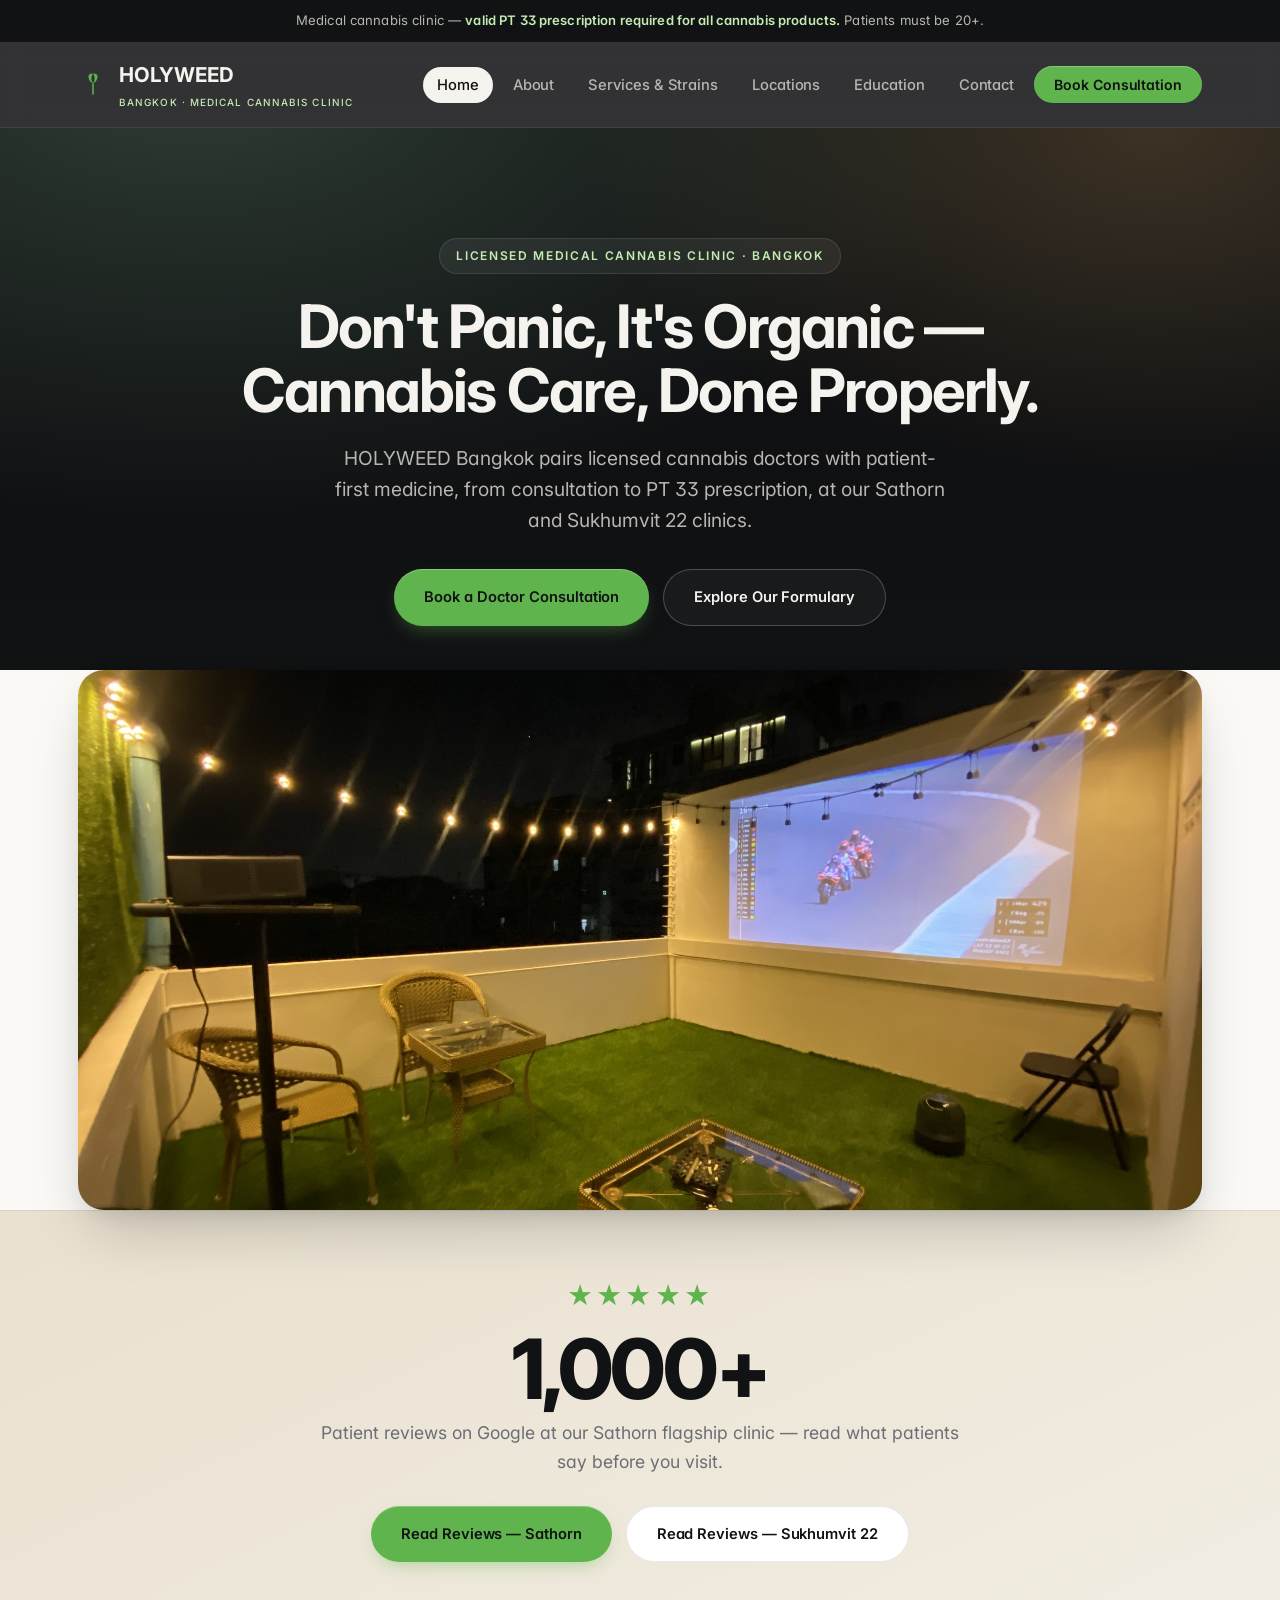
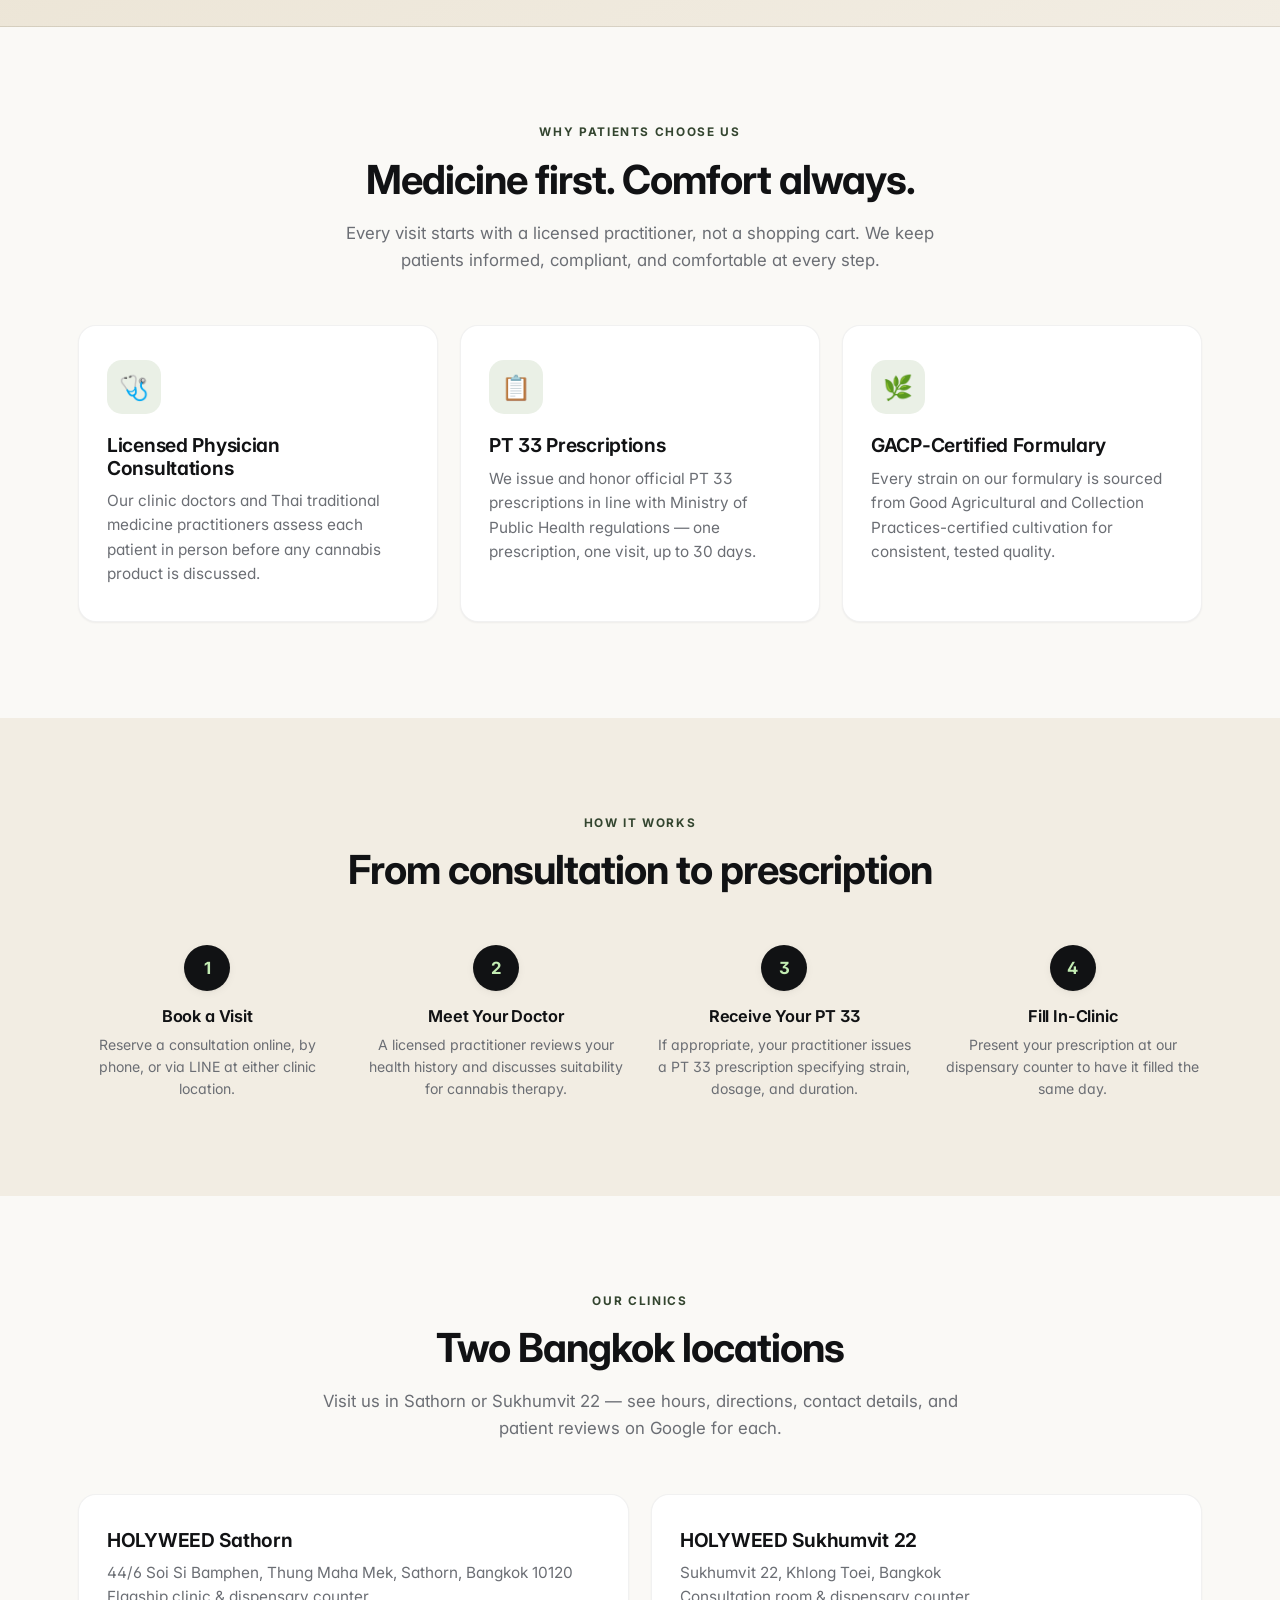
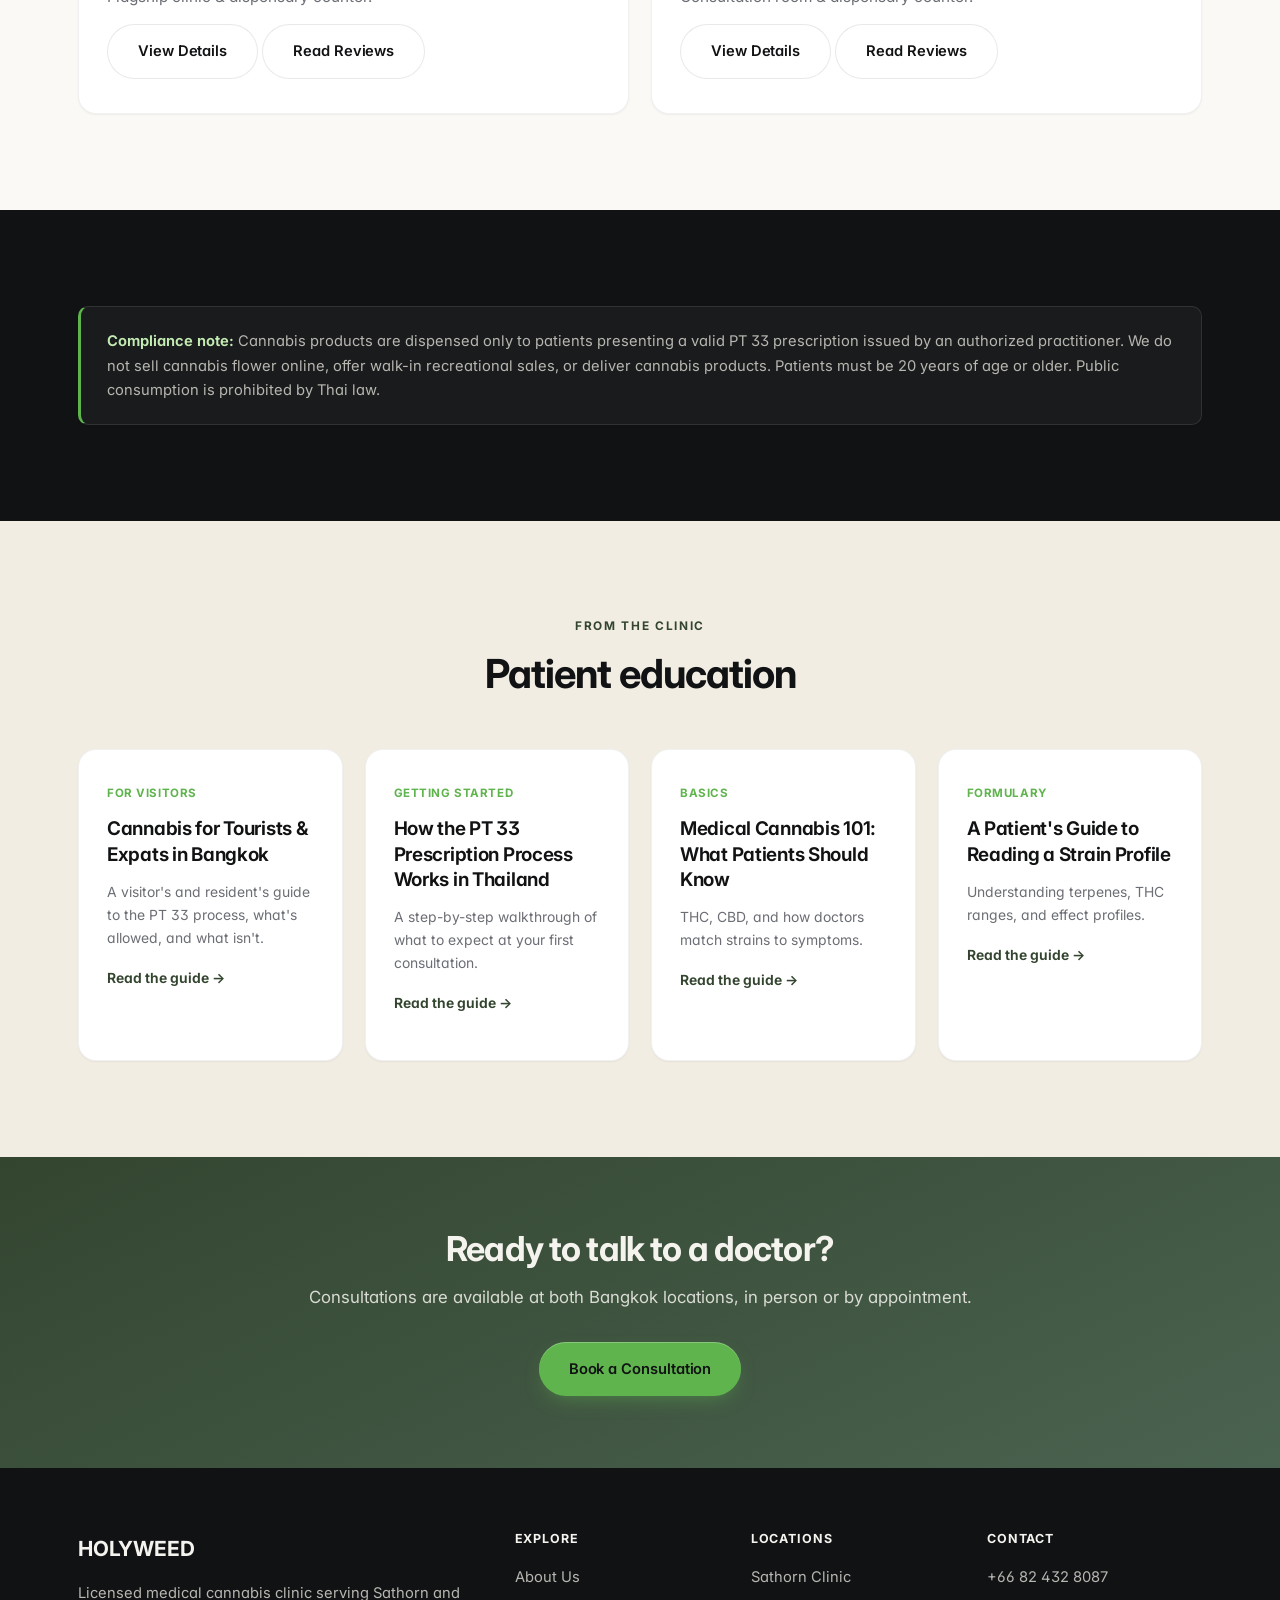
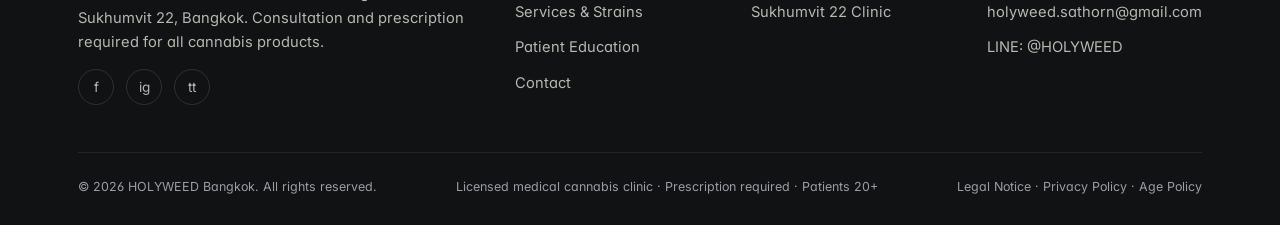
==== commit 125191c8: "Add files via upload" ====
--- a/holyweed-bangkok-site/index.html
+++ b/holyweed-bangkok-site/index.html
@@ -4,11 +4,11 @@
 <meta charset="UTF-8">
 <meta name="viewport" content="width=device-width, initial-scale=1.0">
 <title>HOLYWEED Bangkok | Medical Cannabis Clinic &amp; Cannabis Doctor</title>
-<meta name="description" content="Licensed medical cannabis clinic in Bangkok with locations in Sathorn and Sukhumvit 22. Book a cannabis doctor consultation and PT 33 prescription today.">
+<meta name="description" content="Medical cannabis clinic in Bangkok for tourists and expats. Sathorn &amp; Sukhumvit 22 locations — book a cannabis doctor consultation and PT 33 prescription.">
 <link rel="canonical" href="https://www.holyweedbkk.com/">
 <meta property="og:type" content="website">
 <meta property="og:title" content="HOLYWEED Bangkok | Medical Cannabis Clinic &amp; Cannabis Doctor">
-<meta property="og:description" content="Licensed medical cannabis clinic in Bangkok with locations in Sathorn and Sukhumvit 22. Book a cannabis doctor consultation and PT 33 prescription today.">
+<meta property="og:description" content="Medical cannabis clinic in Bangkok for tourists and expats. Sathorn &amp; Sukhumvit 22 locations — book a cannabis doctor consultation and PT 33 prescription.">
 <meta property="og:image" content="https://www.holyweedbkk.com/images/og-cover.jpg">
 <meta property="og:url" content="https://www.holyweedbkk.com/">
 <meta name="twitter:card" content="summary_large_image">
@@ -23,7 +23,7 @@
   "@type": "MedicalClinic",
   "name": "HOLYWEED Bangkok",
   "alternateName": "HOLYWEED Medical Cannabis Clinic",
-  "description": "Licensed medical cannabis clinic and cannabis doctor consultations in Bangkok, with PT 33 prescriptions issued at our Sathorn and Sukhumvit 22 locations.",
+  "description": "Licensed medical cannabis clinic and cannabis doctor consultations in Bangkok for tourists, expats, and residents, with PT 33 prescriptions issued at our Sathorn and Sukhumvit 22 locations.",
   "url": "https://www.holyweedbkk.com/",
   "image": "https://www.holyweedbkk.com/images/og-cover.jpg",
   "medicalSpecialty": "Cannabis Medicine",
@@ -54,7 +54,7 @@
 <header class="site-header">
   <div class="nav-wrap">
     <a href="index.html" class="logo">
-      <svg viewBox="0 0 40 40" width="34" height="34" aria-hidden="true"><path d="M20 6c-3 4-3 9 0 13-3-1-6-4-6-9 0-3 2-4 6-4zm0 0c3 4 3 9 0 13 3-1 6-4 6-9 0-3-2-4-6-4z" fill="#b89b5e"/><path d="M20 19v15" stroke="#b89b5e" stroke-width="2"/></svg>
+      <svg viewBox="0 0 40 40" width="34" height="34" aria-hidden="true"><path d="M20 6c-3 4-3 9 0 13-3-1-6-4-6-9 0-3 2-4 6-4zm0 0c3 4 3 9 0 13 3-1 6-4 6-9 0-3-2-4-6-4z" fill="#5fb44d"/><path d="M20 19v15" stroke="#5fb44d" stroke-width="2"/></svg>
       <span>HOLYWEED<span class="tagline">Bangkok · Medical Cannabis Clinic</span></span>
     </a>
     <button class="nav-toggle" aria-expanded="false" aria-label="Toggle navigation">☰ Menu</button>
@@ -194,7 +194,13 @@
         <span class="eyebrow">From the Clinic</span>
         <h2>Patient education</h2>
       </div>
-      <div class="grid grid-3">
+      <div class="grid grid-4">
+        <div class="post-card">
+          <span class="post-cat">For Visitors</span>
+          <h3>Cannabis for Tourists &amp; Expats in Bangkok</h3>
+          <p class="small">A visitor's and resident's guide to the PT 33 process, what's allowed, and what isn't.</p>
+          <p style="margin-top:14px;"><a class="read-more" href="blog/tourist-guide-bangkok-cannabis.html">Read the guide →</a></p>
+        </div>
         <div class="post-card">
           <span class="post-cat">Getting Started</span>
           <h3>How the PT 33 Prescription Process Works in Thailand</h3>
@@ -265,6 +271,7 @@
     <div class="footer-bottom">
       <span>&copy; <span data-year></span> HOLYWEED Bangkok. All rights reserved.</span>
       <span>Licensed medical cannabis clinic · Prescription required · Patients 20+</span>
+      <span class="legal-links"><a href="legal.html">Legal Notice</a> · <a href="privacy.html">Privacy Policy</a> · <a href="age-policy.html">Age Policy</a></span>
     </div>
   </div>
 </footer>
--- a/holyweed-bangkok-site/css/style.css
+++ b/holyweed-bangkok-site/css/style.css
@@ -15,8 +15,8 @@
   --sage: #4a6350;
   --sage-deep: #33452f;
   --sage-tint: #eaf0e6;
-  --gold: #b8925a;
-  --gold-soft: #ecdcc0;
+  --gold: #5fb44d;
+  --gold-soft: #c3ecb3;
   --line: rgba(17, 18, 20, 0.09);
   --line-soft: rgba(17, 18, 20, 0.06);
   --on-dark: #f5f3ee;
@@ -160,7 +160,7 @@
   box-shadow: 0 1px 0 rgba(255,255,255,0.25) inset;
   transition: transform 0.2s var(--ease), box-shadow 0.2s var(--ease), background 0.2s var(--ease);
 }
-.nav-cta:hover { background: #c9a06a !important; transform: translateY(-1px); box-shadow: var(--shadow-sm); }
+.nav-cta:hover { background: #72c161 !important; transform: translateY(-1px); box-shadow: var(--shadow-sm); }
 
 .nav-toggle {
   display: none;
@@ -244,9 +244,9 @@
 .btn-primary {
   background: var(--gold);
   color: var(--ink);
-  box-shadow: 0 1px 0 rgba(255,255,255,0.25) inset, 0 8px 20px -8px rgba(184,146,90,0.55);
-}
-.btn-primary:hover { background: #c9a06a; transform: translateY(-2px); box-shadow: var(--shadow-md); }
+  box-shadow: 0 1px 0 rgba(255,255,255,0.25) inset, 0 8px 20px -8px rgba(95,180,77,0.55);
+}
+.btn-primary:hover { background: #72c161; transform: translateY(-2px); box-shadow: var(--shadow-md); }
 .btn-outline { background: rgba(255,255,255,0.04); color: var(--on-dark); border: 1px solid rgba(255,255,255,0.22); }
 .btn-outline:hover { background: rgba(255,255,255,0.1); transform: translateY(-2px); }
 .btn-outline-dark { background: var(--surface); color: var(--ink); border: 1px solid var(--line); }
@@ -308,8 +308,12 @@
 }
 .grid-3 { grid-template-columns: repeat(3, 1fr); }
 .grid-2 { grid-template-columns: repeat(2, 1fr); }
+.grid-4 { grid-template-columns: repeat(4, 1fr); }
 @media (max-width: 860px) {
-  .grid-3, .grid-2 { grid-template-columns: 1fr; }
+  .grid-3, .grid-2, .grid-4 { grid-template-columns: 1fr; }
+}
+@media (max-width: 1100px) and (min-width: 861px) {
+  .grid-4 { grid-template-columns: repeat(2, 1fr); }
 }
 
 .card {
@@ -632,6 +636,8 @@
   font-size: 0.78rem;
   color: var(--ink-faint);
 }
+.legal-links a { color: var(--ink-faint); text-decoration: none; }
+.legal-links a:hover { color: var(--gold-soft); text-decoration: underline; }
 .social-row { display: flex; gap: 12px; margin-top: 12px; }
 .social-row a {
   border: 1px solid rgba(255,255,255,0.12);
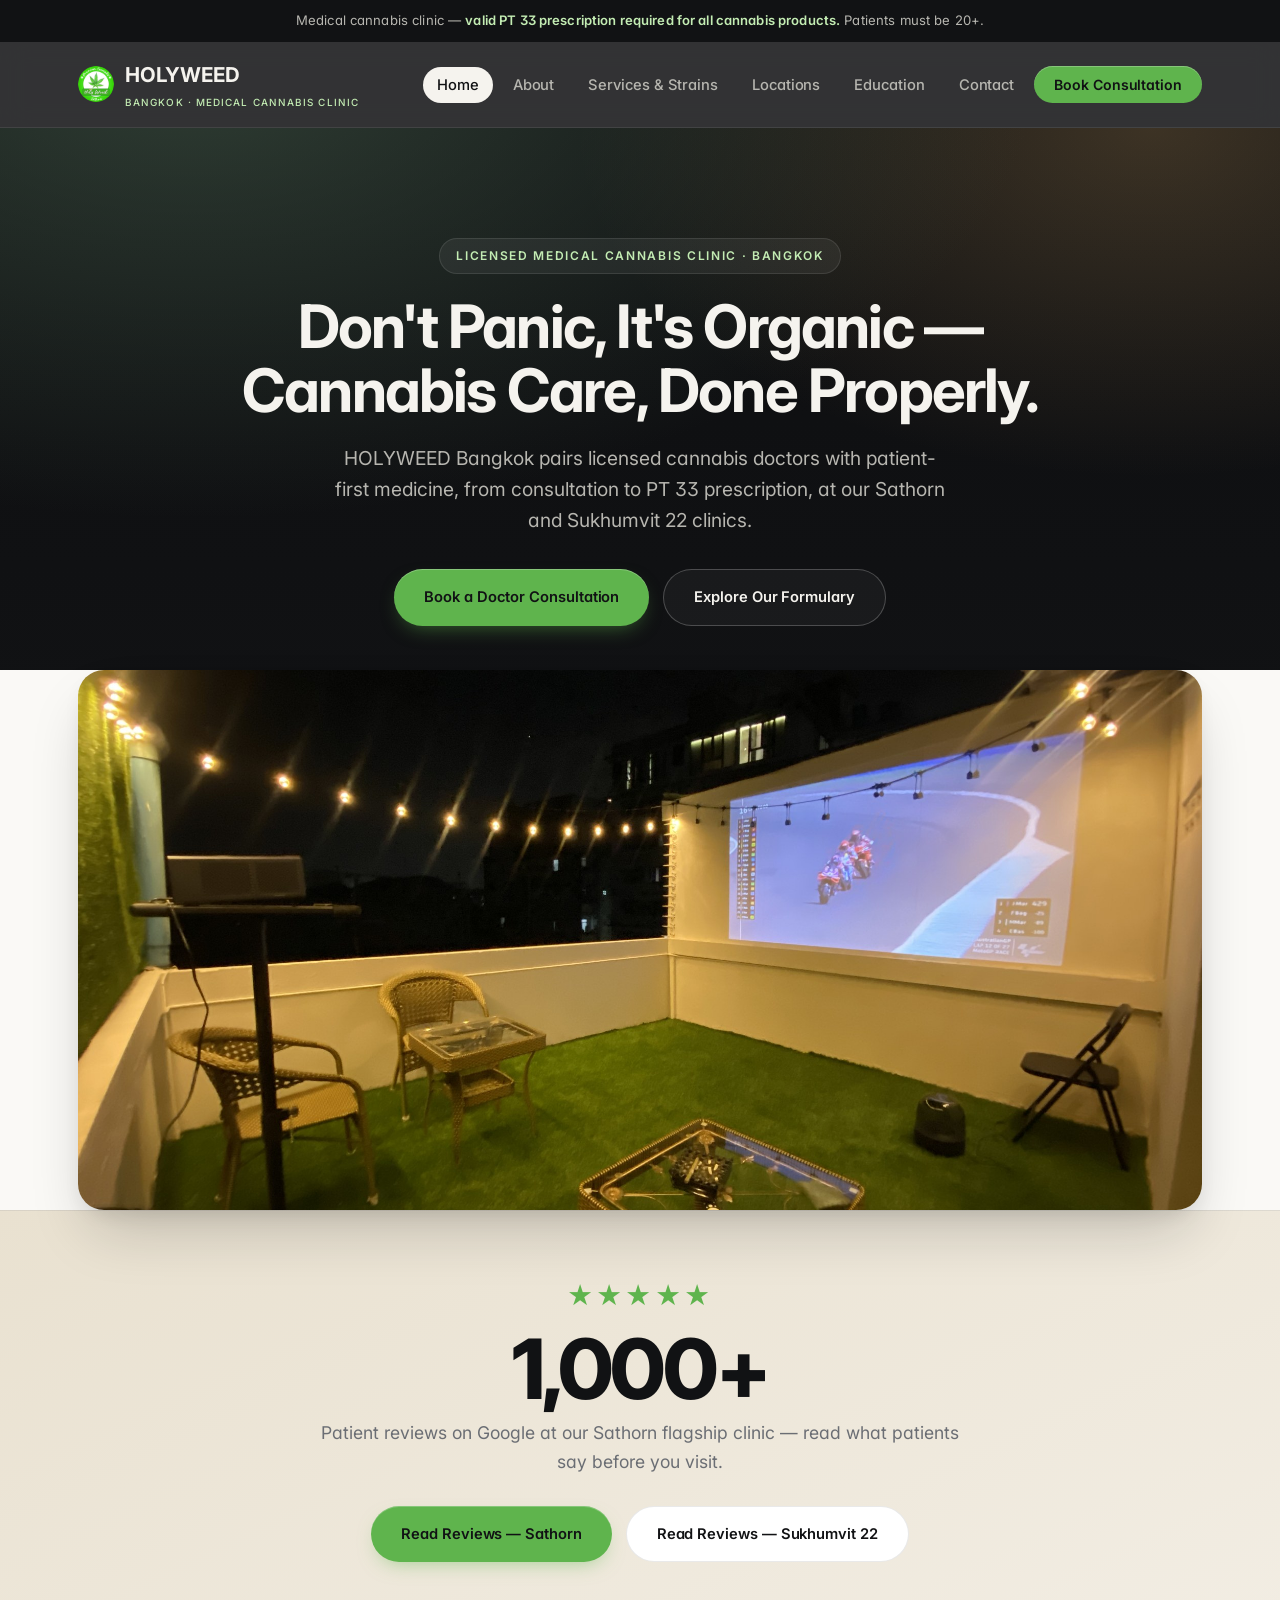
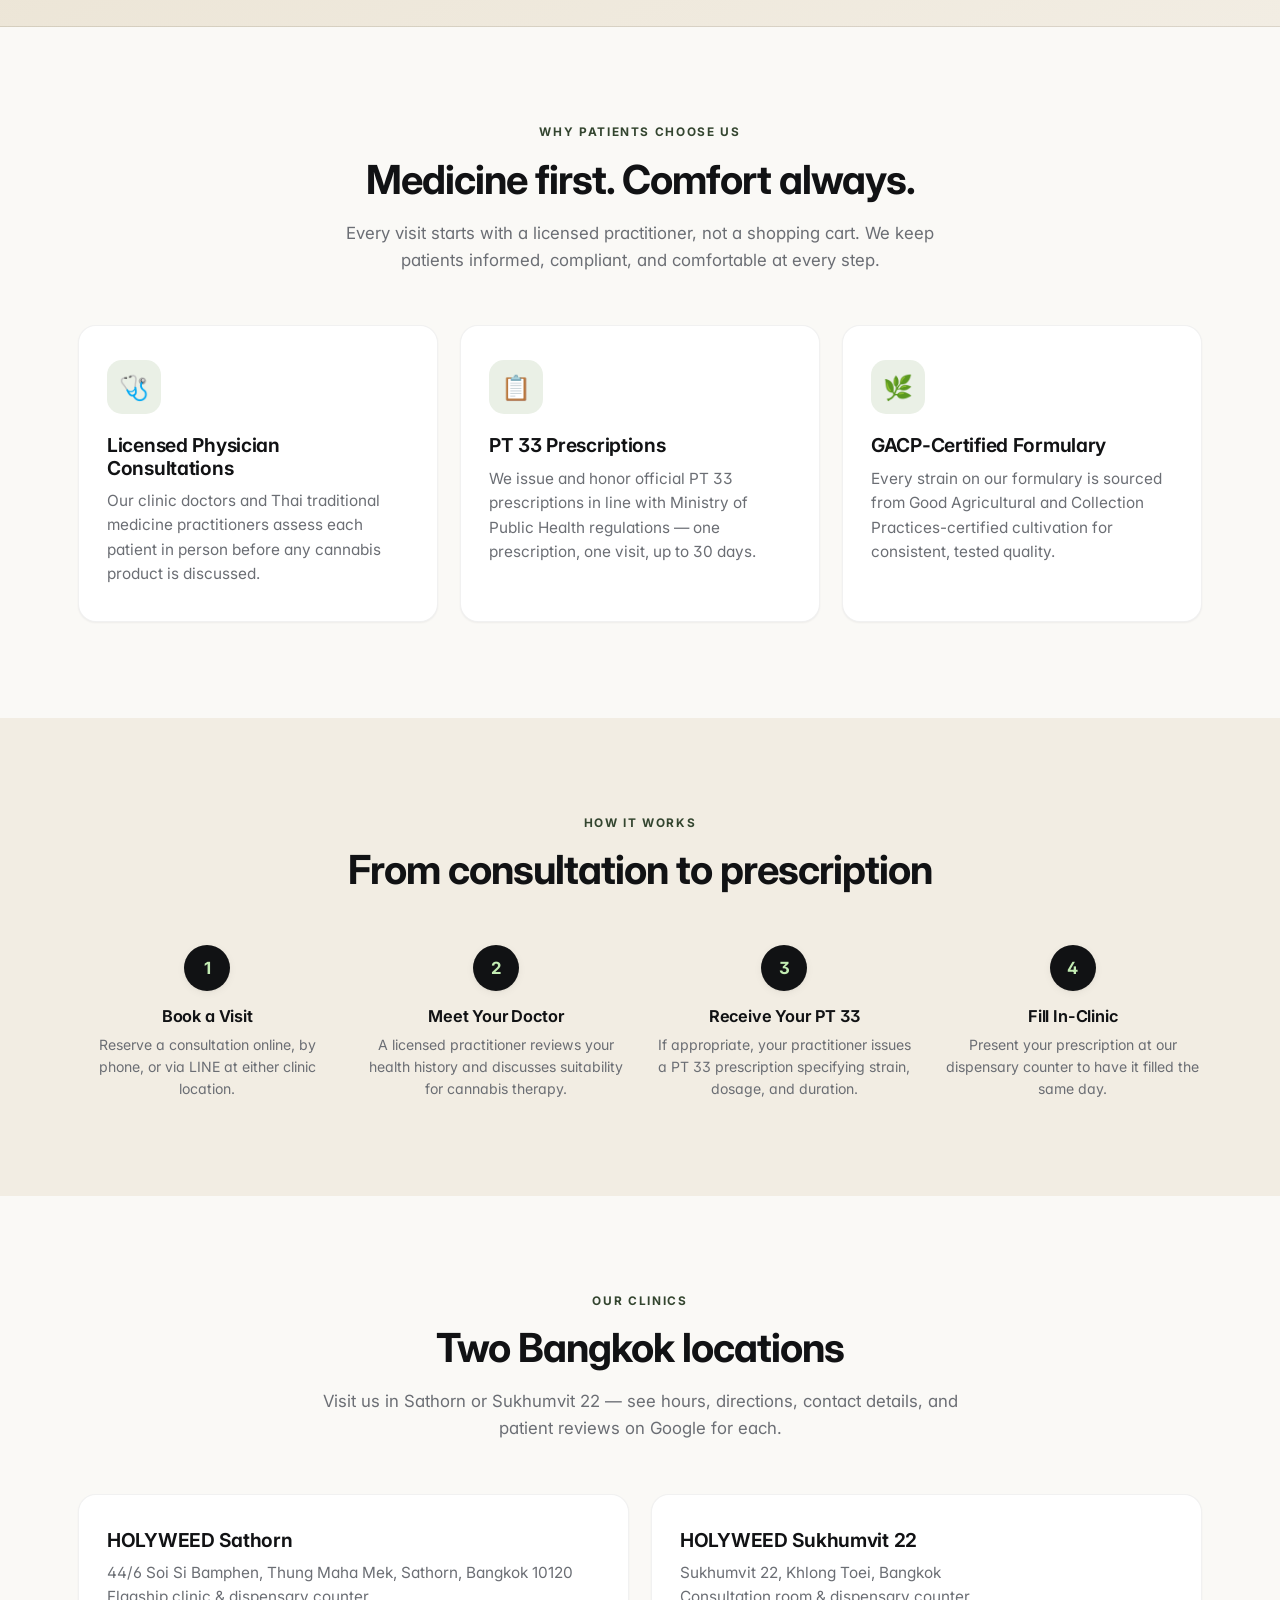
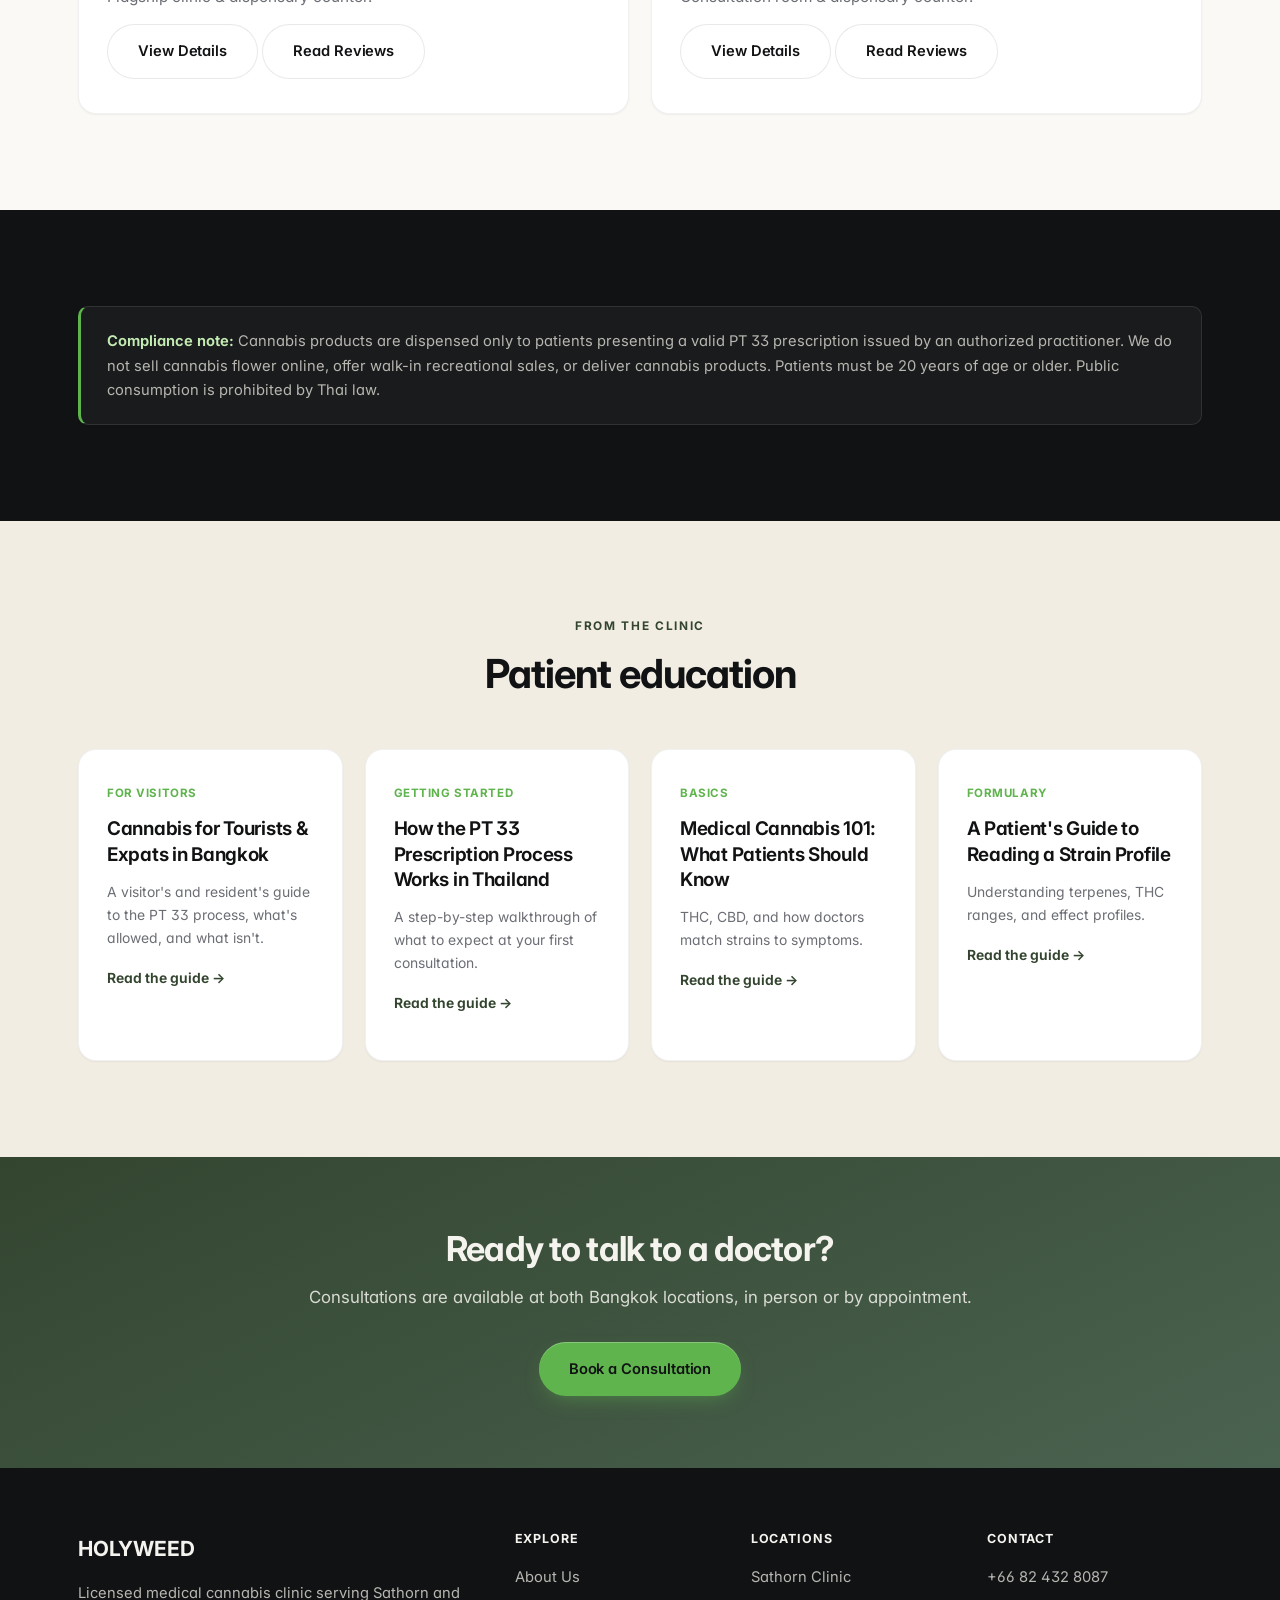
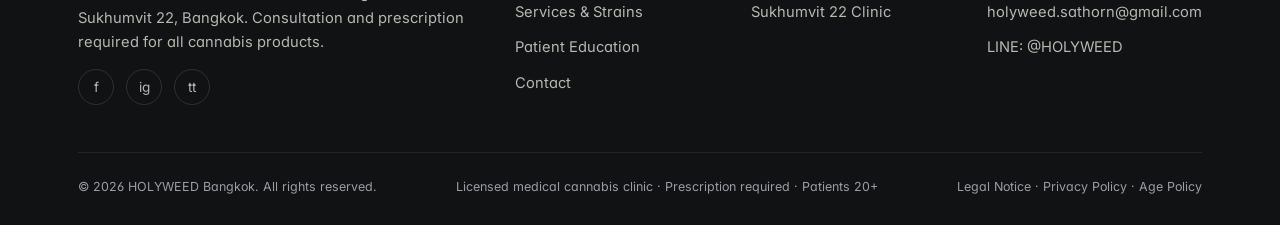
==== commit 5f3f57cf: "Add files via upload" ====
--- a/holyweed-bangkok-site/index.html
+++ b/holyweed-bangkok-site/index.html
@@ -12,7 +12,8 @@
 <meta property="og:image" content="https://www.holyweedbkk.com/images/og-cover.jpg">
 <meta property="og:url" content="https://www.holyweedbkk.com/">
 <meta name="twitter:card" content="summary_large_image">
-<link rel="icon" href="images/logo.svg" type="image/svg+xml">
+<link rel="icon" href="images/favicon-32.png" type="image/png">
+<link rel="apple-touch-icon" href="images/apple-touch-icon.png">
 <link rel="preconnect" href="https://fonts.googleapis.com">
 <link rel="preconnect" href="https://fonts.gstatic.com" crossorigin>
 <link rel="stylesheet" href="https://fonts.googleapis.com/css2?family=Inter:wght@400;500;600;700;800&display=swap">
@@ -45,6 +46,17 @@
   "telephone": "+66-82-432-8087"
 }
 </script>
+<!-- Google Analytics (GA4) -- replace G-XXXXXXXXXX with your real Measurement ID -->
+<script async src="https://www.googletagmanager.com/gtag/js?id=G-XXXXXXXXXX"></script>
+<script>
+  window.dataLayer = window.dataLayer || [];
+  function gtag(){dataLayer.push(arguments);}
+  gtag('js', new Date());
+  gtag('config', 'G-XXXXXXXXXX');
+</script>
+<!-- Vercel Web Analytics & Speed Insights (enable in Vercel dashboard -> Analytics tab) -->
+<script defer src="/_vercel/insights/script.js"></script>
+<script defer src="/_vercel/speed-insights/script.js"></script>
 </head>
 <body>
 <a class="skip-link" href="#main">Skip to content</a>
@@ -54,7 +66,7 @@
 <header class="site-header">
   <div class="nav-wrap">
     <a href="index.html" class="logo">
-      <svg viewBox="0 0 40 40" width="34" height="34" aria-hidden="true"><path d="M20 6c-3 4-3 9 0 13-3-1-6-4-6-9 0-3 2-4 6-4zm0 0c3 4 3 9 0 13 3-1 6-4 6-9 0-3-2-4-6-4z" fill="#5fb44d"/><path d="M20 19v15" stroke="#5fb44d" stroke-width="2"/></svg>
+      <img src="images/logo-header.png" width="36" height="36" alt="HOLYWEED Bangkok logo" class="logo-mark">
       <span>HOLYWEED<span class="tagline">Bangkok · Medical Cannabis Clinic</span></span>
     </a>
     <button class="nav-toggle" aria-expanded="false" aria-label="Toggle navigation">☰ Menu</button>
@@ -76,9 +88,9 @@
 
   <section class="hero">
     <div class="hero-inner">
-      <span class="eyebrow">Licensed Medical Cannabis Clinic · Bangkok</span>
-      <h1>Don't Panic, It's Organic — Cannabis Care, Done Properly.</h1>
-      <p class="lede">HOLYWEED Bangkok pairs licensed cannabis doctors with patient-first medicine, from consultation to PT 33 prescription, at our Sathorn and Sukhumvit 22 clinics.</p>
+      <span class="eyebrow" data-cms="eyebrow">Licensed Medical Cannabis Clinic · Bangkok</span>
+      <h1 data-cms="headline">Don't Panic, It's Organic — Cannabis Care, Done Properly.</h1>
+      <p class="lede" data-cms="subheadline">HOLYWEED Bangkok pairs licensed cannabis doctors with patient-first medicine, from consultation to PT 33 prescription, at our Sathorn and Sukhumvit 22 clinics.</p>
       <div class="button-row">
         <a href="contact.html#book" class="btn btn-primary">Book a Doctor Consultation</a>
         <a href="services.html" class="btn btn-outline">Explore Our Formulary</a>
@@ -88,15 +100,15 @@
 
   <section class="hero-photo-band">
     <div class="container">
-      <img src="images/sathorn-rooftop.jpg" alt="HOLYWEED Sathorn rooftop terrace with lounge seating and outdoor screening area" class="hero-photo" loading="lazy" width="2200" height="1649">
+      <img src="images/sathorn-rooftop.jpg" data-cms="heroImage" data-cms-attr="src" alt="HOLYWEED Sathorn rooftop terrace with lounge seating and outdoor screening area" class="hero-photo" loading="lazy" width="2200" height="1649">
     </div>
   </section>
 
   <section class="reviews-band">
     <div class="reviews-band-inner">
       <span class="reviews-stars">★★★★★</span>
-      <div class="reviews-number">1,000+</div>
-      <p>Patient reviews on Google at our Sathorn flagship clinic — read what patients say before you visit.</p>
+      <div class="reviews-number" data-cms="reviewsNumber">1,000+</div>
+      <p data-cms="reviewsText">Patient reviews on Google at our Sathorn flagship clinic — read what patients say before you visit.</p>
       <div class="button-row">
         <a href="https://maps.app.goo.gl/Hi7g5HhxxxS3Bn9G7" target="_blank" rel="noopener" class="btn btn-primary">Read Reviews — Sathorn</a>
         <a href="https://maps.app.goo.gl/MhyZVRh8fAVCmVHn7" target="_blank" rel="noopener" class="btn btn-outline-dark">Read Reviews — Sukhumvit 22</a>
@@ -277,5 +289,6 @@
 </footer>
 
 <script src="js/main.js"></script>
+<script src="js/content-loader.js" defer></script>
 </body>
 </html>
--- a/holyweed-bangkok-site/css/style.css
+++ b/holyweed-bangkok-site/css/style.css
@@ -118,6 +118,13 @@
   color: var(--on-dark);
 }
 .logo svg { height: 30px; width: auto; }
+.logo-mark {
+  height: 36px;
+  width: 36px;
+  border-radius: 50%;
+  flex-shrink: 0;
+  object-fit: contain;
+}
 .logo .tagline {
   display: block;
   font-family: var(--font-sans);
